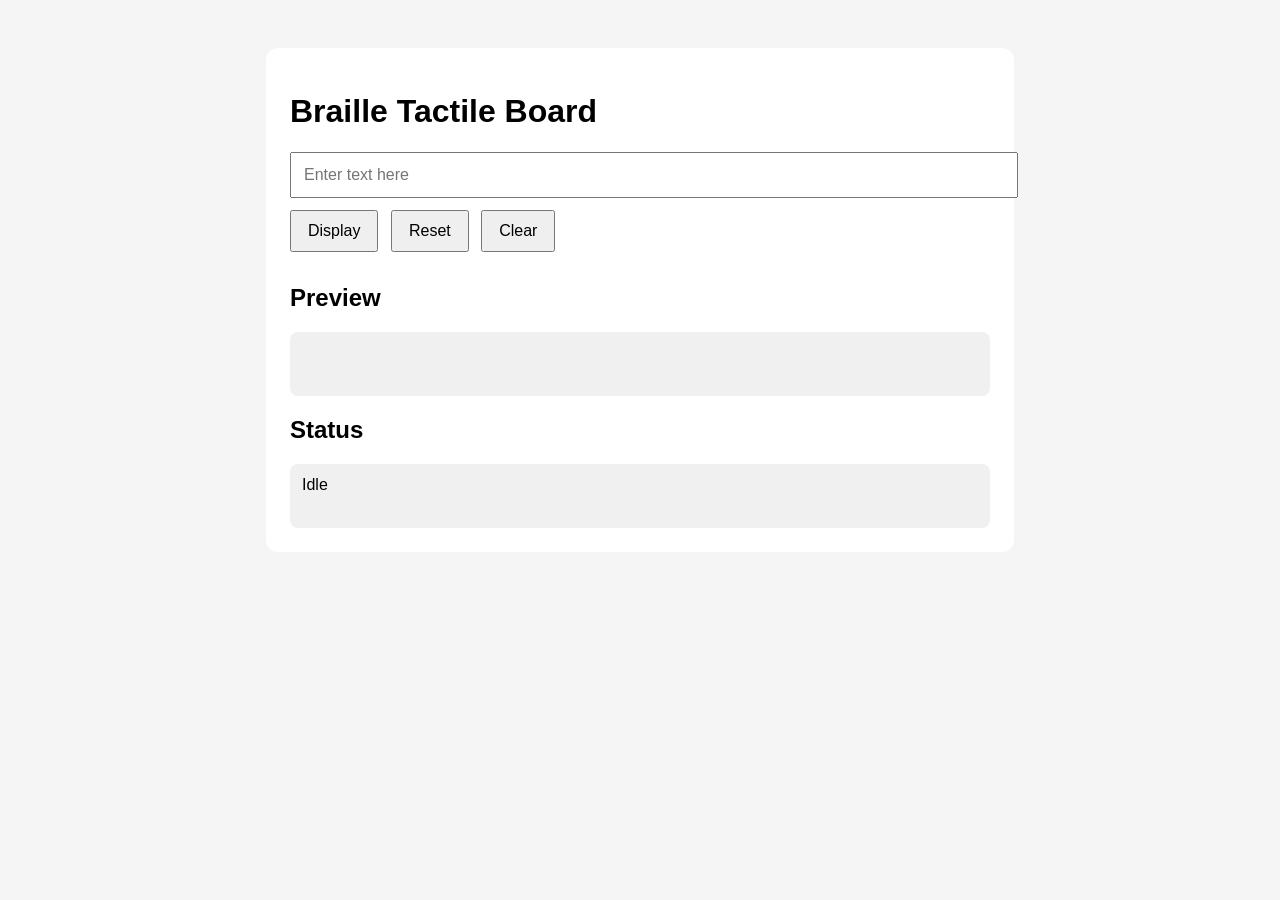
==== templates/index.html @ ec38de1b "Add files via upload front end draft" ====
<!DOCTYPE html>
<html>
<head>
    <title>Braille Board Controller</title>
    <link rel="stylesheet" href="/static/style.css">
</head>
<body>
    <div class="container">
        <h1>Braille Tactile Board</h1>

        <input id="textInput" type="text" placeholder="Enter text here">
        <div class="buttons">
            <button onclick="sendText()">Display</button>
            <button onclick="resetBoard()">Reset</button>
            <button onclick="clearBoard()">Clear</button>
        </div>

        <h2>Preview</h2>
        <div id="preview"></div>

        <h2>Status</h2>
        <div id="status">Idle</div>
    </div>

    <script>
        async function sendText() {
            const text = document.getElementById("textInput").value;

            const response = await fetch("/display", {
                method: "POST",
                headers: { "Content-Type": "application/json" },
                body: JSON.stringify({ text: text })
            });

            const data = await response.json();

            document.getElementById("status").innerText = "Displayed successfully";

            let previewHtml = "";
            data.patterns.forEach(item => {
                previewHtml += `<p><strong>${item.char}</strong>: ${item.pattern}</p>`;
            });

            document.getElementById("preview").innerHTML = previewHtml;
        }

        async function resetBoard() {
            await fetch("/reset", { method: "POST" });
            document.getElementById("status").innerText = "Board reset";
        }

        async function clearBoard() {
            await fetch("/clear", { method: "POST" });
            document.getElementById("status").innerText = "Board cleared";
            document.getElementById("preview").innerHTML = "";
            document.getElementById("textInput").value = "";
        }
    </script>
</body>
</html>
---- static/style.css ----
body {
    font-family: Arial, sans-serif;
    padding: 40px;
    background: #f5f5f5;
}

.container {
    max-width: 700px;
    margin: auto;
    background: white;
    padding: 24px;
    border-radius: 12px;
}

input {
    width: 100%;
    padding: 12px;
    font-size: 16px;
    margin-bottom: 12px;
}

button {
    padding: 10px 16px;
    margin-right: 8px;
    margin-bottom: 12px;
    font-size: 16px;
    cursor: pointer;
}

#preview, #status {
    background: #f0f0f0;
    padding: 12px;
    border-radius: 8px;
    min-height: 40px;
}
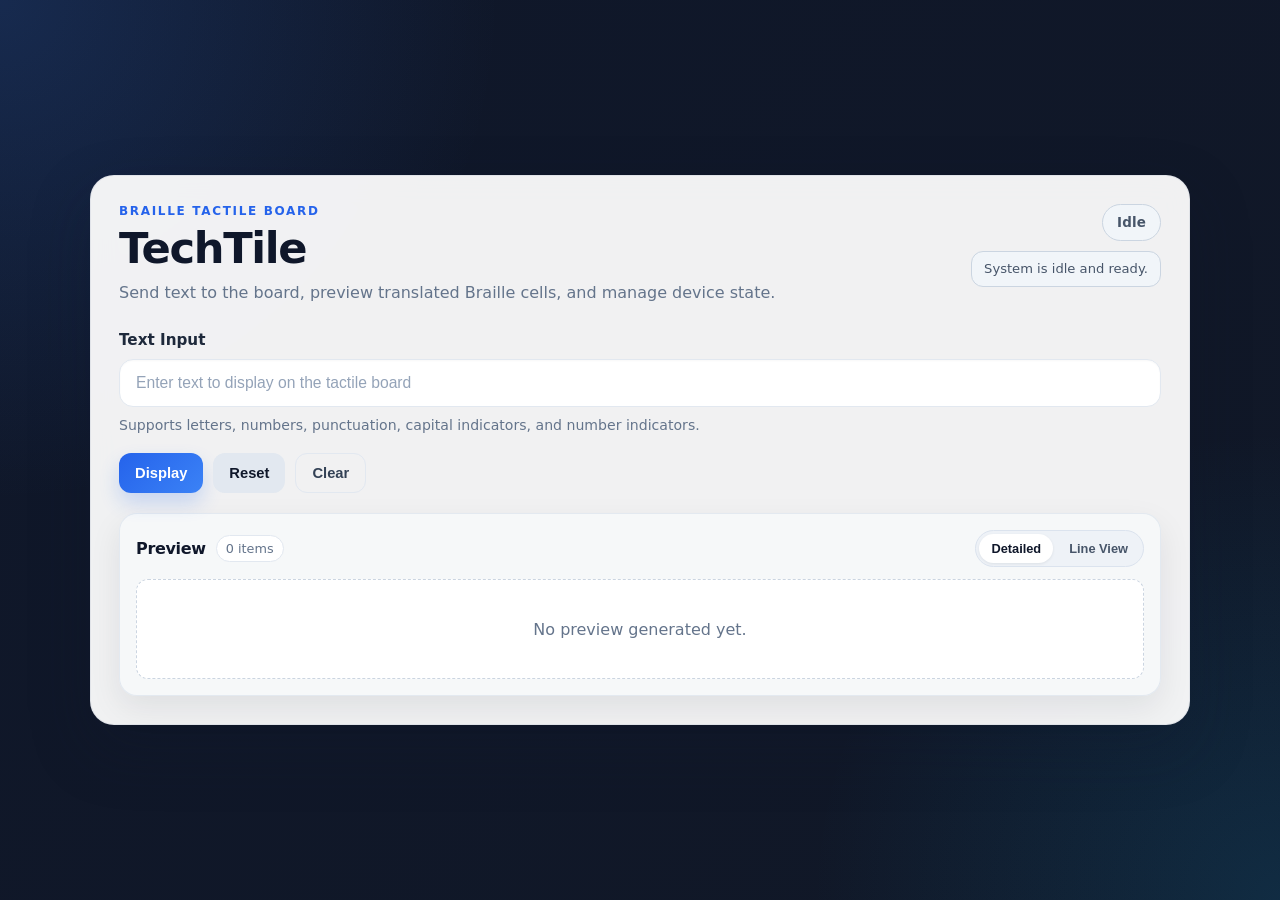
==== commit 399708a4: "Update UI and braille logic" ====
--- a/templates/index.html
+++ b/templates/index.html
@@ -1,59 +1,282 @@
 <!DOCTYPE html>
-<html>
+<html lang="en">
 <head>
+    <meta charset="UTF-8" />
+    <meta name="viewport" content="width=device-width, initial-scale=1.0" />
     <title>Braille Board Controller</title>
-    <link rel="stylesheet" href="/static/style.css">
+    <link rel="stylesheet" href="/static/style.css" />
 </head>
 <body>
-    <div class="container">
-        <h1>Braille Tactile Board</h1>
-
-        <input id="textInput" type="text" placeholder="Enter text here">
-        <div class="buttons">
-            <button onclick="sendText()">Display</button>
-            <button onclick="resetBoard()">Reset</button>
-            <button onclick="clearBoard()">Clear</button>
-        </div>
-
-        <h2>Preview</h2>
-        <div id="preview"></div>
-
-        <h2>Status</h2>
-        <div id="status">Idle</div>
-    </div>
+    <main class="app-shell">
+        <section class="panel">
+            <header class="panel-header">
+                <div class="header-left">
+                    <p class="eyebrow">Braille Tactile Board</p>
+                    <h1>TechTile</h1>
+                    <p class="subtitle">
+                        Send text to the board, preview translated Braille cells, and manage device state.
+                    </p>
+                </div>
+
+                <div class="header-right">
+                    <div class="status-pill pill-idle" id="statusPill">Idle</div>
+                    <div class="status-inline status-idle" id="statusInline">
+                        System is idle and ready.
+                    </div>
+                </div>
+            </header>
+
+            <section class="control-group">
+                <label for="textInput" class="input-label">Text Input</label>
+                <div class="input-row">
+                    <input
+                        id="textInput"
+                        type="text"
+                        placeholder="Enter text to display on the tactile board"
+                        maxlength="120"
+                    />
+                </div>
+                <p class="helper-text">
+                    Supports letters, numbers, punctuation, capital indicators, and number indicators.
+                </p>
+            </section>
+
+            <section class="action-group">
+                <button class="btn btn-primary" onclick="sendText()">Display</button>
+                <button class="btn btn-secondary" onclick="resetBoard()">Reset</button>
+                <button class="btn btn-ghost" onclick="clearBoard()">Clear</button>
+            </section>
+
+            <section class="preview-section">
+                <div class="card">
+                    <div class="card-header preview-header">
+                        <div class="preview-title-group">
+                            <h2>Preview</h2>
+                            <span class="card-meta" id="previewCount">0 items</span>
+                        </div>
+
+                        <div class="preview-toggle" role="tablist" aria-label="Preview mode">
+                            <button
+                                type="button"
+                                class="toggle-btn active"
+                                id="detailModeBtn"
+                                onclick="setPreviewMode('detail')"
+                            >
+                                Detailed
+                            </button>
+                            <button
+                                type="button"
+                                class="toggle-btn"
+                                id="lineModeBtn"
+                                onclick="setPreviewMode('line')"
+                            >
+                                Line View
+                            </button>
+                        </div>
+                    </div>
+
+                    <div id="preview" class="preview-empty">
+                        No preview generated yet.
+                    </div>
+                </div>
+            </section>
+        </section>
+    </main>
 
     <script>
+        const statusPillEl = document.getElementById("statusPill");
+        const statusInlineEl = document.getElementById("statusInline");
+        const previewEl = document.getElementById("preview");
+        const previewCountEl = document.getElementById("previewCount");
+        const textInputEl = document.getElementById("textInput");
+        const detailModeBtn = document.getElementById("detailModeBtn");
+        const lineModeBtn = document.getElementById("lineModeBtn");
+
+        let previewMode = "detail";
+        let latestPatterns = [];
+
+        function escapeHtml(value) {
+            return String(value)
+                .replace(/&/g, "&amp;")
+                .replace(/</g, "&lt;")
+                .replace(/>/g, "&gt;")
+                .replace(/"/g, "&quot;")
+                .replace(/'/g, "&#039;");
+        }
+
+        function setStatus(message, type = "idle") {
+            statusPillEl.textContent = type.charAt(0).toUpperCase() + type.slice(1);
+            statusPillEl.className = `status-pill pill-${type}`;
+
+            statusInlineEl.textContent = message;
+            statusInlineEl.className = `status-inline status-${type}`;
+        }
+
+        function setPreviewMode(mode) {
+            previewMode = mode;
+
+            detailModeBtn.classList.toggle("active", mode === "detail");
+            lineModeBtn.classList.toggle("active", mode === "line");
+
+            renderPreview(latestPatterns);
+        }
+
+        function renderBrailleCell(pattern, extraClass = "") {
+            const safePattern = String(pattern || "000000").padEnd(6, "0").slice(0, 6);
+            const dots = safePattern.split("");
+
+            return `
+                <div class="braille-cell ${extraClass}" aria-label="Braille pattern ${safePattern}">
+                    ${dots.map((bit, index) => `
+                        <span
+                            class="dot ${bit === "1" ? "raised" : ""}"
+                            data-dot="${index + 1}"
+                            aria-hidden="true"
+                        ></span>
+                    `).join("")}
+                </div>
+            `;
+        }
+
+        function renderDetailPreview(patterns) {
+            return `
+                <div class="preview-list">
+                    ${patterns.map(item => {
+                        const char = escapeHtml(item.char ?? "");
+                        const pattern = escapeHtml(item.pattern ?? "000000");
+                        const type = escapeHtml(item.type ?? "unknown");
+                        const meaning = item.meaning ? escapeHtml(item.meaning) : "";
+
+                        return `
+                            <div class="preview-item">
+                                <div class="preview-main">
+                                    ${renderBrailleCell(item.pattern)}
+
+                                    <div class="preview-text">
+                                        <div class="preview-char">${char === " " ? "&nbsp;" : char}</div>
+
+                                        <div class="preview-meta">
+                                            <span class="preview-badge">${type}</span>
+                                            ${meaning ? `<span class="preview-meaning">• ${meaning}</span>` : ""}
+                                        </div>
+
+                                        <div class="preview-pattern">${pattern}</div>
+                                    </div>
+                                </div>
+                            </div>
+                        `;
+                    }).join("")}
+                </div>
+            `;
+        }
+
+        function renderLinePreview(patterns) {
+            return `
+                <div class="braille-line-preview">
+                    ${patterns.map(item => {
+                        return `
+                            <div class="braille-line-item">
+                                ${renderBrailleCell(item.pattern, "braille-cell-line")}
+                            </div>
+                        `;
+                    }).join("")}
+                </div>
+            `;
+        }
+
+        function renderPreview(patterns = []) {
+            latestPatterns = Array.isArray(patterns) ? patterns : [];
+
+            if (!latestPatterns.length) {
+                previewEl.className = "preview-empty";
+                previewEl.innerHTML = "No preview generated yet.";
+                previewCountEl.textContent = "0 items";
+                return;
+            }
+
+            previewEl.className = "preview-content";
+            previewCountEl.textContent = `${latestPatterns.length} item${latestPatterns.length === 1 ? "" : "s"}`;
+
+            if (previewMode === "line") {
+                previewEl.innerHTML = renderLinePreview(latestPatterns);
+            } else {
+                previewEl.innerHTML = renderDetailPreview(latestPatterns);
+            }
+        }
+
         async function sendText() {
-            const text = document.getElementById("textInput").value;
-
-            const response = await fetch("/display", {
-                method: "POST",
-                headers: { "Content-Type": "application/json" },
-                body: JSON.stringify({ text: text })
-            });
-
-            const data = await response.json();
-
-            document.getElementById("status").innerText = "Displayed successfully";
-
-            let previewHtml = "";
-            data.patterns.forEach(item => {
-                previewHtml += `<p><strong>${item.char}</strong>: ${item.pattern}</p>`;
-            });
-
-            document.getElementById("preview").innerHTML = previewHtml;
+            const text = textInputEl.value.trim();
+
+            if (!text) {
+                setStatus("Please enter text before displaying.", "warning");
+                renderPreview([]);
+                return;
+            }
+
+            try {
+                setStatus("Sending text to board...", "loading");
+
+                const response = await fetch("/display", {
+                    method: "POST",
+                    headers: { "Content-Type": "application/json" },
+                    body: JSON.stringify({ text })
+                });
+
+                if (!response.ok) {
+                    throw new Error(`Display request failed with status ${response.status}`);
+                }
+
+                const data = await response.json();
+                const patterns = Array.isArray(data.patterns) ? data.patterns : [];
+
+                renderPreview(patterns);
+                setStatus("Text displayed successfully.", "success");
+            } catch (error) {
+                console.error(error);
+                setStatus("Failed to display text on the board.", "error");
+            }
         }
 
         async function resetBoard() {
-            await fetch("/reset", { method: "POST" });
-            document.getElementById("status").innerText = "Board reset";
+            try {
+                setStatus("Resetting board...", "loading");
+
+                const response = await fetch("/reset", {
+                    method: "POST"
+                });
+
+                if (!response.ok) {
+                    throw new Error(`Reset request failed with status ${response.status}`);
+                }
+
+                textInputEl.value = "";
+                renderPreview([]);
+                setStatus("Board reset successfully.", "success");
+            } catch (error) {
+                console.error(error);
+                setStatus("Failed to reset the board.", "error");
+            }
         }
 
         async function clearBoard() {
-            await fetch("/clear", { method: "POST" });
-            document.getElementById("status").innerText = "Board cleared";
-            document.getElementById("preview").innerHTML = "";
-            document.getElementById("textInput").value = "";
+            try {
+                setStatus("Clearing board...", "loading");
+
+                const response = await fetch("/clear", {
+                    method: "POST"
+                });
+
+                if (!response.ok) {
+                    throw new Error(`Clear request failed with status ${response.status}`);
+                }
+
+                textInputEl.value = "";
+                renderPreview([]);
+                setStatus("Board cleared successfully.", "success");
+            } catch (error) {
+                console.error(error);
+                setStatus("Failed to clear the board.", "error");
+            }
         }
     </script>
 </body>
--- a/static/style.css
+++ b/static/style.css
@@ -1,35 +1,590 @@
+:root {
+    --bg: #0f172a;
+    --bg-accent:
+        radial-gradient(circle at top left, rgba(59, 130, 246, 0.18), transparent 32%),
+        radial-gradient(circle at bottom right, rgba(14, 165, 233, 0.14), transparent 30%),
+        linear-gradient(135deg, #0f172a 0%, #111827 100%);
+
+    --panel: rgba(255, 255, 255, 0.94);
+    --panel-border: rgba(148, 163, 184, 0.18);
+
+    --text: #0f172a;
+    --muted: #64748b;
+    --line: #e2e8f0;
+
+    --primary: #2563eb;
+    --primary-hover: #1d4ed8;
+
+    --secondary: #e2e8f0;
+    --secondary-hover: #cbd5e1;
+
+    --success-bg: #ecfdf5;
+    --success-text: #047857;
+    --warning-bg: #fffbeb;
+    --warning-text: #b45309;
+    --error-bg: #fef2f2;
+    --error-text: #b91c1c;
+    --loading-bg: #eff6ff;
+    --loading-text: #1d4ed8;
+    --idle-bg: #f1f5f9;
+    --idle-text: #475569;
+
+    --shadow-lg: 0 24px 60px rgba(15, 23, 42, 0.25);
+    --shadow-md: 0 12px 32px rgba(15, 23, 42, 0.08);
+
+    --radius-xl: 24px;
+    --radius-lg: 18px;
+    --radius-md: 14px;
+}
+
+* {
+    box-sizing: border-box;
+}
+
+html,
 body {
-    font-family: Arial, sans-serif;
-    padding: 40px;
-    background: #f5f5f5;
-}
-
-.container {
+    margin: 0;
+    min-height: 100%;
+    font-family: Inter, ui-sans-serif, system-ui, -apple-system, BlinkMacSystemFont, "Segoe UI", sans-serif;
+    color: var(--text);
+    background: var(--bg);
+}
+
+body {
+    background-image: var(--bg-accent);
+    padding: 32px;
+}
+
+.app-shell {
+    min-height: calc(100vh - 64px);
+    display: flex;
+    align-items: center;
+    justify-content: center;
+}
+
+.panel {
+    width: 100%;
+    max-width: 1100px;
+    background: var(--panel);
+    backdrop-filter: blur(14px);
+    border: 1px solid var(--panel-border);
+    border-radius: var(--radius-xl);
+    box-shadow: var(--shadow-lg);
+    padding: 28px;
+}
+
+.panel-header {
+    display: flex;
+    justify-content: space-between;
+    align-items: flex-start;
+    gap: 20px;
+    margin-bottom: 24px;
+}
+
+.header-left {
+    flex: 1;
+    min-width: 0;
+}
+
+.header-right {
+    display: flex;
+    flex-direction: column;
+    align-items: flex-end;
+    gap: 10px;
+    width: 260px;
+    flex-shrink: 0;
+}
+
+.eyebrow {
+    margin: 0 0 8px;
+    font-size: 12px;
+    font-weight: 700;
+    letter-spacing: 0.14em;
+    text-transform: uppercase;
+    color: var(--primary);
+}
+
+.panel-header h1 {
+    margin: 0;
+    font-size: clamp(2rem, 4vw, 2.7rem);
+    line-height: 1.05;
+    letter-spacing: -0.03em;
+}
+
+.subtitle {
+    margin: 10px 0 0;
     max-width: 700px;
-    margin: auto;
-    background: white;
-    padding: 24px;
-    border-radius: 12px;
+    color: var(--muted);
+    font-size: 1rem;
+    line-height: 1.55;
+}
+
+.control-group {
+    margin-bottom: 18px;
+}
+
+.input-label {
+    display: inline-block;
+    margin-bottom: 10px;
+    font-size: 0.95rem;
+    font-weight: 600;
+    color: #1e293b;
+}
+
+.input-row {
+    display: flex;
+    gap: 12px;
 }
 
 input {
     width: 100%;
-    padding: 12px;
-    font-size: 16px;
+    border: 1px solid var(--line);
+    background: #ffffff;
+    border-radius: var(--radius-md);
+    padding: 14px 16px;
+    font-size: 0.98rem;
+    color: var(--text);
+    outline: none;
+    transition: border-color 0.2s ease, box-shadow 0.2s ease;
+    box-shadow: inset 0 1px 2px rgba(15, 23, 42, 0.03);
+}
+
+input::placeholder {
+    color: #94a3b8;
+}
+
+input:focus {
+    border-color: rgba(37, 99, 235, 0.55);
+    box-shadow: 0 0 0 4px rgba(37, 99, 235, 0.12);
+}
+
+.helper-text {
+    margin: 10px 0 0;
+    font-size: 0.88rem;
+    color: var(--muted);
+}
+
+.action-group {
+    display: flex;
+    flex-wrap: wrap;
+    gap: 10px;
+    margin: 20px 0 20px;
+}
+
+.btn {
+    appearance: none;
+    border: none;
+    border-radius: 12px;
+    padding: 11px 16px;
+    font-size: 0.92rem;
+    font-weight: 600;
+    cursor: pointer;
+    transition:
+        transform 0.15s ease,
+        box-shadow 0.2s ease,
+        background 0.2s ease,
+        color 0.2s ease,
+        border-color 0.2s ease;
+}
+
+.btn:hover {
+    transform: translateY(-1px);
+}
+
+.btn:active {
+    transform: translateY(0);
+}
+
+.btn-primary {
+    background: linear-gradient(135deg, var(--primary), #3b82f6);
+    color: white;
+    box-shadow: 0 10px 20px rgba(37, 99, 235, 0.2);
+}
+
+.btn-primary:hover {
+    background: linear-gradient(135deg, var(--primary-hover), #2563eb);
+}
+
+.btn-secondary {
+    background: #e2e8f0;
+    color: #0f172a;
+}
+
+.btn-secondary:hover {
+    background: var(--secondary-hover);
+}
+
+.btn-ghost {
+    background: transparent;
+    color: #334155;
+    border: 1px solid var(--line);
+}
+
+.btn-ghost:hover {
+    background: #f8fafc;
+}
+
+.preview-section .card {
+    width: 100%;
+}
+
+.card {
+    background: rgba(248, 250, 252, 0.78);
+    border: 1px solid rgba(226, 232, 240, 0.95);
+    border-radius: var(--radius-lg);
+    padding: 16px;
+    box-shadow: var(--shadow-md);
+}
+
+.card-header {
+    display: flex;
+    align-items: center;
+    justify-content: space-between;
+    gap: 12px;
     margin-bottom: 12px;
 }
 
-button {
-    padding: 10px 16px;
-    margin-right: 8px;
-    margin-bottom: 12px;
-    font-size: 16px;
+.preview-header {
+    align-items: center;
+    flex-wrap: wrap;
+}
+
+.preview-title-group {
+    display: flex;
+    align-items: center;
+    gap: 10px;
+    flex-wrap: wrap;
+}
+
+.card-header h2 {
+    margin: 0;
+    font-size: 1rem;
+    letter-spacing: -0.02em;
+}
+
+.card-meta {
+    font-size: 0.8rem;
+    color: var(--muted);
+    background: white;
+    border: 1px solid var(--line);
+    border-radius: 999px;
+    padding: 5px 9px;
+}
+
+.preview-toggle {
+    display: inline-flex;
+    align-items: center;
+    background: #eef2f7;
+    border: 1px solid #dbe3ee;
+    border-radius: 999px;
+    padding: 3px;
+    gap: 4px;
+}
+
+.toggle-btn {
+    appearance: none;
+    border: none;
+    background: transparent;
+    color: #475569;
+    padding: 7px 12px;
+    border-radius: 999px;
+    font-size: 0.8rem;
+    font-weight: 600;
     cursor: pointer;
-}
-
-#preview, #status {
-    background: #f0f0f0;
-    padding: 12px;
+    transition: background 0.18s ease, color 0.18s ease, box-shadow 0.18s ease;
+}
+
+.toggle-btn.active {
+    background: white;
+    color: #0f172a;
+    box-shadow: 0 1px 3px rgba(15, 23, 42, 0.08);
+}
+
+.preview-empty {
+    min-height: 100px;
+    display: flex;
+    align-items: center;
+    justify-content: center;
+    color: var(--muted);
+    background: white;
+    border: 1px dashed #cbd5e1;
+    border-radius: 12px;
+    text-align: center;
+    padding: 14px;
+}
+
+.preview-content {
+    min-height: 100px;
+}
+
+.preview-list {
+    display: grid;
+    grid-template-columns: repeat(auto-fill, minmax(170px, 1fr));
+    gap: 8px;
+}
+
+.preview-item {
+    display: flex;
+    align-items: center;
+    gap: 10px;
+    padding: 8px 10px;
+    border-radius: 10px;
+    border: 1px solid #e2e8f0;
+    background: #ffffff;
+    transition: background 0.15s ease, border-color 0.15s ease;
+}
+
+.preview-item:hover {
+    background: #f8fafc;
+    border-color: #cbd5e1;
+}
+
+.preview-main {
+    display: flex;
+    align-items: center;
+    gap: 8px;
+    min-width: 0;
+}
+
+.preview-text {
+    display: flex;
+    flex-direction: column;
+    gap: 2px;
+    min-width: 0;
+}
+
+.preview-char {
+    font-size: 0.85rem;
+    font-weight: 700;
+    color: #0f172a;
+    line-height: 1.1;
+}
+
+.preview-meta {
+    display: flex;
+    align-items: center;
+    gap: 4px;
+    flex-wrap: wrap;
+    font-size: 0.7rem;
+    color: #64748b;
+    line-height: 1.1;
+}
+
+.preview-badge {
+    display: inline-flex;
+    align-items: center;
+    padding: 2px 6px;
+    border-radius: 999px;
+    background: #eff6ff;
+    color: #1d4ed8;
+    border: 1px solid #bfdbfe;
+    font-weight: 600;
+}
+
+.preview-meaning {
+    color: #64748b;
+}
+
+.preview-pattern {
+    font-family: "SFMono-Regular", Consolas, "Liberation Mono", Menlo, monospace;
+    font-size: 0.7rem;
+    color: #94a3b8;
+    margin-top: 2px;
+    line-height: 1.1;
+}
+
+.braille-cell {
+    display: grid;
+    grid-template-columns: repeat(2, 8px);
+    grid-template-rows: repeat(3, 8px);
+    gap: 4px;
+    padding: 6px;
     border-radius: 8px;
-    min-height: 40px;
+    background: #f1f5f9;
+    border: 1px solid #e2e8f0;
+    width: fit-content;
+    flex-shrink: 0;
+}
+
+.braille-cell-line {
+    grid-template-columns: repeat(2, 10px);
+    grid-template-rows: repeat(3, 10px);
+    gap: 5px;
+    padding: 7px;
+    border-radius: 10px;
+    background: #ffffff;
+}
+
+.dot {
+    width: 8px;
+    height: 8px;
+    border-radius: 999px;
+    background: #cbd5e1;
+    box-shadow: inset 0 1px 1px rgba(0, 0, 0, 0.08);
+}
+
+.braille-cell-line .dot {
+    width: 10px;
+    height: 10px;
+}
+
+.dot.raised {
+    background: linear-gradient(135deg, #2563eb, #60a5fa);
+    box-shadow: 0 2px 5px rgba(37, 99, 235, 0.2);
+}
+
+.braille-line-preview {
+    display: flex;
+    flex-wrap: wrap;              
+    align-items: flex-start;
+    gap: 10px;
+    padding: 10px 2px 6px;
+}
+
+.braille-line-item {
+    flex: 0 0 auto;
+    display: flex;
+    align-items: center;
+    justify-content: center;
+}
+
+
+.status-pill,
+.status-inline {
+    border: 1px solid transparent;
+}
+
+.status-pill {
+    border-radius: 999px;
+    padding: 10px 14px;
+    font-size: 0.84rem;
+    font-weight: 700;
+    letter-spacing: 0.01em;
+}
+
+.status-inline {
+    width: auto;
+    max-width: 260px;
+    font-size: 0.82rem;
+    padding: 8px 12px;
+    border-radius: 12px;
+    text-align: right;
+    line-height: 1.35;
+    word-break: break-word;
+    align-self: flex-end;
+}
+
+.pill-success,
+.status-inline.status-success {
+    background: var(--success-bg);
+    color: var(--success-text);
+    border-color: #a7f3d0;
+}
+
+.pill-warning,
+.status-inline.status-warning {
+    background: var(--warning-bg);
+    color: var(--warning-text);
+    border-color: #fde68a;
+}
+
+.pill-error,
+.status-inline.status-error {
+    background: var(--error-bg);
+    color: var(--error-text);
+    border-color: #fecaca;
+}
+
+.pill-loading,
+.status-inline.status-loading {
+    background: var(--loading-bg);
+    color: var(--loading-text);
+    border-color: #bfdbfe;
+}
+
+.pill-idle,
+.status-inline.status-idle {
+    background: var(--idle-bg);
+    color: var(--idle-text);
+    border-color: #cbd5e1;
+}
+
+@media (max-width: 900px) {
+    body {
+        padding: 20px;
+    }
+
+    .panel {
+        padding: 22px;
+    }
+
+    .panel-header {
+        flex-direction: column;
+        align-items: stretch;
+    }
+
+    .header-right {
+        width: 100%;
+        align-items: flex-end;
+    }
+
+    .status-inline {
+        max-width: 260px;
+        text-align: right;
+        align-self: flex-end;
+    }
+}
+
+@media (max-width: 640px) {
+    .action-group {
+        flex-direction: column;
+    }
+
+    .btn {
+        width: 100%;
+    }
+
+    .preview-list {
+        grid-template-columns: 1fr;
+    }
+
+    .preview-header {
+        flex-direction: column;
+        align-items: stretch;
+    }
+
+    .preview-toggle {
+        width: fit-content;
+    }
+}
+
+@media (max-width: 520px) {
+    body {
+        padding: 16px;
+    }
+
+    .panel {
+        padding: 18px;
+        border-radius: 20px;
+    }
+
+    .panel-header h1 {
+        font-size: 1.9rem;
+    }
+
+    .braille-line-preview {
+        gap: 8px;
+    }
+
+    .braille-cell-line {
+        grid-template-columns: repeat(2, 9px);
+        grid-template-rows: repeat(3, 9px);
+        gap: 4px;
+        padding: 6px;
+    }
+
+    .braille-cell-line .dot {
+        width: 9px;
+        height: 9px;
+    }
 }
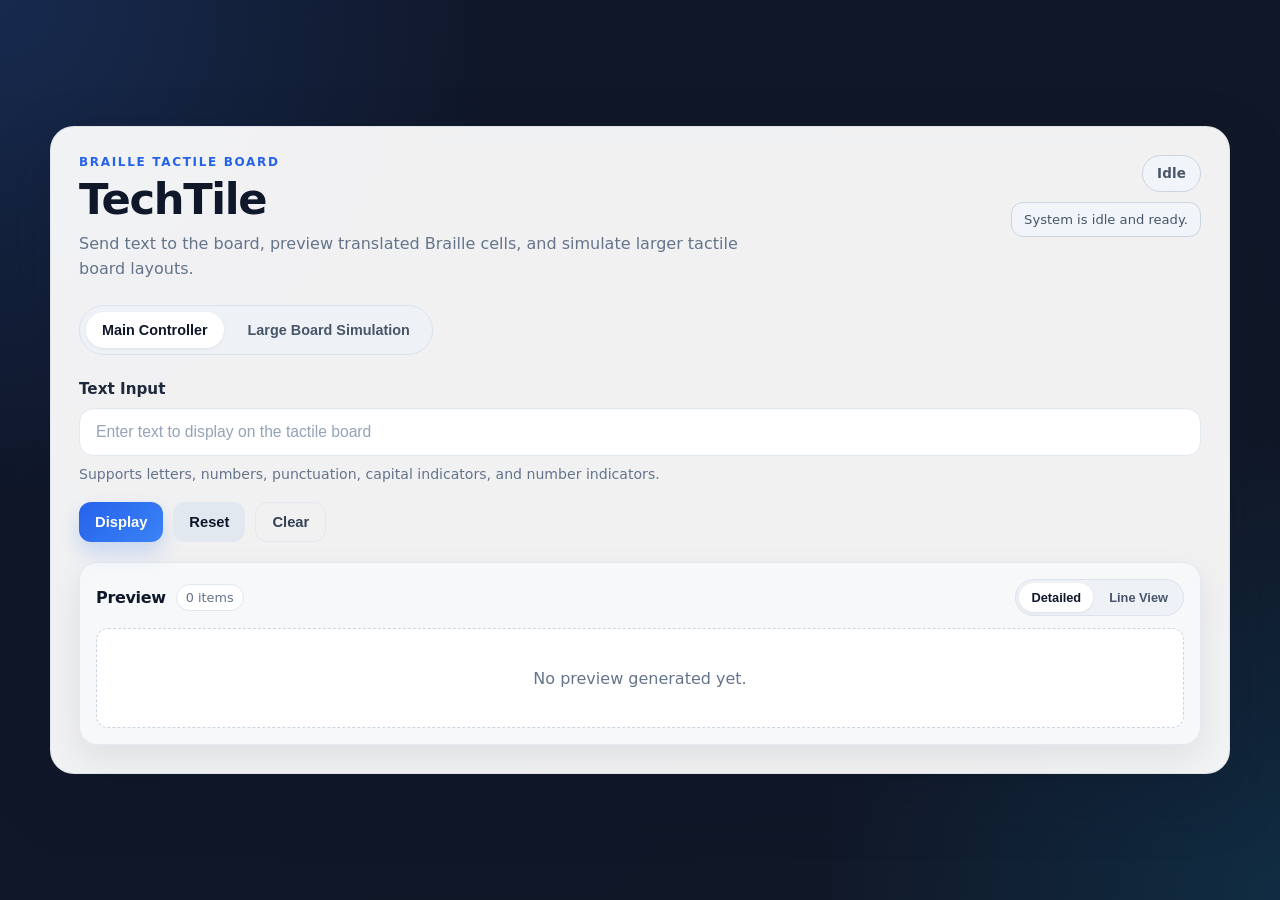
==== commit a511d5e3: "large board simulation" ====
--- a/templates/index.html
+++ b/templates/index.html
@@ -14,7 +14,7 @@
                     <p class="eyebrow">Braille Tactile Board</p>
                     <h1>TechTile</h1>
                     <p class="subtitle">
-                        Send text to the board, preview translated Braille cells, and manage device state.
+                        Send text to the board, preview translated Braille cells, and simulate larger tactile board layouts.
                     </p>
                 </div>
 
@@ -26,57 +26,272 @@
                 </div>
             </header>
 
-            <section class="control-group">
-                <label for="textInput" class="input-label">Text Input</label>
-                <div class="input-row">
-                    <input
-                        id="textInput"
-                        type="text"
-                        placeholder="Enter text to display on the tactile board"
-                        maxlength="120"
-                    />
-                </div>
-                <p class="helper-text">
-                    Supports letters, numbers, punctuation, capital indicators, and number indicators.
-                </p>
+            <section class="tab-bar" role="tablist" aria-label="Application views">
+                <button
+                    type="button"
+                    class="app-tab active"
+                    id="mainTabBtn"
+                    role="tab"
+                    aria-selected="true"
+                    aria-controls="mainTabPanel"
+                    onclick="setAppTab('main')"
+                >
+                    Main Controller
+                </button>
+                <button
+                    type="button"
+                    class="app-tab"
+                    id="simulationTabBtn"
+                    role="tab"
+                    aria-selected="false"
+                    aria-controls="simulationTabPanel"
+                    onclick="setAppTab('simulation')"
+                >
+                    Large Board Simulation
+                </button>
             </section>
 
-            <section class="action-group">
-                <button class="btn btn-primary" onclick="sendText()">Display</button>
-                <button class="btn btn-secondary" onclick="resetBoard()">Reset</button>
-                <button class="btn btn-ghost" onclick="clearBoard()">Clear</button>
-            </section>
-
-            <section class="preview-section">
-                <div class="card">
-                    <div class="card-header preview-header">
-                        <div class="preview-title-group">
-                            <h2>Preview</h2>
-                            <span class="card-meta" id="previewCount">0 items</span>
+            <section
+                id="mainTabPanel"
+                class="tab-panel active"
+                role="tabpanel"
+                aria-labelledby="mainTabBtn"
+            >
+                <section class="control-group">
+                    <label for="textInput" class="input-label">Text Input</label>
+                    <div class="input-row">
+                        <input
+                            id="textInput"
+                            type="text"
+                            placeholder="Enter text to display on the tactile board"
+                            maxlength="120"
+                        />
+                    </div>
+                    <p class="helper-text">
+                        Supports letters, numbers, punctuation, capital indicators, and number indicators.
+                    </p>
+                </section>
+
+                <section class="action-group">
+                    <button class="btn btn-primary" onclick="sendText()">Display</button>
+                    <button class="btn btn-secondary" onclick="resetBoard()">Reset</button>
+                    <button class="btn btn-ghost" onclick="clearBoard()">Clear</button>
+                </section>
+
+                <section class="preview-section">
+                    <div class="card">
+                        <div class="card-header preview-header">
+                            <div class="preview-title-group">
+                                <h2>Preview</h2>
+                                <span class="card-meta" id="previewCount">0 items</span>
+                            </div>
+
+                            <div class="preview-toggle" role="tablist" aria-label="Preview mode">
+                                <button
+                                    type="button"
+                                    class="toggle-btn active"
+                                    id="detailModeBtn"
+                                    onclick="setPreviewMode('detail')"
+                                >
+                                    Detailed
+                                </button>
+                                <button
+                                    type="button"
+                                    class="toggle-btn"
+                                    id="lineModeBtn"
+                                    onclick="setPreviewMode('line')"
+                                >
+                                    Line View
+                                </button>
+                            </div>
                         </div>
 
-                        <div class="preview-toggle" role="tablist" aria-label="Preview mode">
-                            <button
-                                type="button"
-                                class="toggle-btn active"
-                                id="detailModeBtn"
-                                onclick="setPreviewMode('detail')"
-                            >
-                                Detailed
-                            </button>
-                            <button
-                                type="button"
-                                class="toggle-btn"
-                                id="lineModeBtn"
-                                onclick="setPreviewMode('line')"
-                            >
-                                Line View
-                            </button>
+                        <div id="preview" class="preview-empty">
+                            No preview generated yet.
                         </div>
                     </div>
-
-                    <div id="preview" class="preview-empty">
-                        No preview generated yet.
+                </section>
+            </section>
+
+            <section
+                id="simulationTabPanel"
+                class="tab-panel"
+                role="tabpanel"
+                aria-labelledby="simulationTabBtn"
+                hidden
+            >
+                <div class="simulation-layout">
+                    <div class="simulation-controls">
+                        <div class="card">
+                            <div class="card-header">
+                                <h2>Input Mode</h2>
+                                <span class="card-meta" id="simulationInputModeMeta">Text Mode</span>
+                            </div>
+
+                            <section class="control-group">
+                                <label class="input-label">Choose Input Type</label>
+                                <div class="segmented-control" role="tablist" aria-label="Simulation input type">
+                                    <button
+                                        type="button"
+                                        class="segment-btn active"
+                                        id="simulationTextModeBtn"
+                                        onclick="setSimulationInputMode('text')"
+                                    >
+                                        Text
+                                    </button>
+                                    <button
+                                        type="button"
+                                        class="segment-btn"
+                                        id="simulationJpgModeBtn"
+                                        onclick="setSimulationInputMode('jpg')"
+                                    >
+                                        Image
+                                    </button>
+                                </div>
+                            </section>
+
+                            <p class="helper-text" id="modeDescription">
+                                Text mode uses board size as rows × characters per line. Each character is shown as a grouped 2 × 3 Braille cell.
+                            </p>
+                        </div>
+
+                        <div class="card">
+                            <div class="card-header">
+                                <h2>Board Size</h2>
+                                <span class="card-meta" id="simulationBoardSizeMeta">3 rows × 8 chars</span>
+                            </div>
+
+                            <div class="board-size-grid">
+                                <section class="control-group compact-control-group">
+                                    <label for="boardRowsInput" class="input-label" id="boardRowsLabel">Rows</label>
+                                    <div class="input-row size-input-row">
+                                        <input
+                                            id="boardRowsInput"
+                                            class="small-number-input"
+                                            type="number"
+                                            min="1"
+                                            max="100"
+                                            step="1"
+                                            value="3"
+                                            placeholder="Rows"
+                                        />
+                                    </div>
+                                </section>
+
+                                <section class="control-group compact-control-group">
+                                    <label for="boardColsInput" class="input-label" id="boardColsLabel">Characters Per Line</label>
+                                    <div class="input-row size-input-row">
+                                        <input
+                                            id="boardColsInput"
+                                            class="small-number-input"
+                                            type="number"
+                                            min="1"
+                                            max="100"
+                                            step="1"
+                                            value="8"
+                                            placeholder="Characters per line"
+                                        />
+                                    </div>
+                                </section>
+                            </div>
+
+                            <p class="helper-text" id="boardSizeHelper">
+                                For text, this means rows of characters and max characters per line. For image, this becomes rows × columns.
+                            </p>
+                            <p class="helper-text image-limit-note" id="simulationImageLimitNote" hidden>
+                                Max preview size: --
+                            </p>
+
+                            <section class="action-group simulation-actions">
+                                <button class="btn btn-primary" onclick="applySimulationBoardSize()">Apply Size</button>
+                                <button class="btn btn-secondary" onclick="resetSimulationBoard()">Reset Simulation</button>
+                            </section>
+                        </div>
+
+                        <div class="card">
+                            <div class="card-header">
+                                <h2>Display Input</h2>
+                                <span class="card-meta" id="simulationDisplayMeta">Ready</span>
+                            </div>
+
+                            <section id="simulationTextInputSection" class="control-group">
+                                <label for="simulationTextInput" class="input-label">Text to Display</label>
+                                <div class="input-row">
+                                    <input
+                                        id="simulationTextInput"
+                                        type="text"
+                                        placeholder="Enter text to simulate on the large board"
+                                        maxlength="1000"
+                                    />
+                                </div>
+                                <p class="helper-text">
+                                    Characters wrap to the next line when they exceed the max characters per line. If the full text exceeds the board capacity, use Continue Text in the preview panel.
+                                </p>
+                            </section>
+
+                            <section id="simulationJpgInputSection" class="control-group" hidden>
+                                <label for="simulationJpgInput" class="input-label">Image Upload</label>
+                                <div class="input-row">
+                                    <input
+                                        id="simulationJpgInput"
+                                        type="file"
+                                        accept=".jpg,.jpeg,image/jpeg"
+                                        disabled
+                                    />
+                                </div>
+                                <p class="helper-text">
+                                    Image upload UI is included, and the board switches to rows × columns mode, but image rendering is still disabled for now.
+                                </p>
+                            </section>
+
+                            <section class="action-group simulation-actions">
+                                <button class="btn btn-primary" onclick="renderSimulationInput()">Render on Board</button>
+                                <button class="btn btn-ghost" onclick="clearSimulationContent()">Clear Content</button>
+                            </section>
+
+                            <p class="helper-text simulation-pagination-note" id="simulationPaginationNote">
+                                No overflow text.
+                            </p>
+                        </div>
+                    </div>
+
+                    <div class="simulation-preview">
+                        <div class="card">
+                            <div class="card-header preview-header">
+                                <div class="preview-title-group">
+                                    <h2>Large Board Preview</h2>
+                                    <span class="card-meta" id="simulationPreviewCount">24 character slots</span>
+                                </div>
+
+                                <div class="simulation-preview-actions">
+                                    <button
+                                        class="btn btn-secondary btn-compact"
+                                        id="continueTextBtn"
+                                        onclick="continueSimulationText()"
+                                        hidden
+                                    >
+                                        Continue Text
+                                    </button>
+                                </div>
+                            </div>
+
+                            <div class="simulation-board-shell text-fit" id="simulationBoardShell">
+                                <div id="simulationBoard" class="simulation-board" aria-label="Large board simulation"></div>
+                            </div>
+
+                            <div class="simulation-detail-section" id="simulationDetailSection">
+                                <div class="simulation-detail-header">
+                                    <div class="preview-title-group">
+                                        <h3>Detailed Preview</h3>
+                                        <span class="card-meta" id="simulationDetailCount">0 items</span>
+                                    </div>
+                                </div>
+
+                                <div id="simulationDetailPreview" class="preview-empty">
+                                    No detailed preview generated yet.
+                                </div>
+                            </div>
+                        </div>
                     </div>
                 </div>
             </section>
@@ -92,8 +307,72 @@
         const detailModeBtn = document.getElementById("detailModeBtn");
         const lineModeBtn = document.getElementById("lineModeBtn");
 
+        const mainTabBtn = document.getElementById("mainTabBtn");
+        const simulationTabBtn = document.getElementById("simulationTabBtn");
+        const mainTabPanel = document.getElementById("mainTabPanel");
+        const simulationTabPanel = document.getElementById("simulationTabPanel");
+
+        const boardRowsInputEl = document.getElementById("boardRowsInput");
+        const boardColsInputEl = document.getElementById("boardColsInput");
+        const boardRowsLabelEl = document.getElementById("boardRowsLabel");
+        const boardColsLabelEl = document.getElementById("boardColsLabel");
+        const boardSizeHelperEl = document.getElementById("boardSizeHelper");
+        const modeDescriptionEl = document.getElementById("modeDescription");
+        const simulationImageLimitNoteEl = document.getElementById("simulationImageLimitNote");
+
+        const simulationBoardShellEl = document.getElementById("simulationBoardShell");
+        const simulationBoardEl = document.getElementById("simulationBoard");
+        const simulationBoardSizeMetaEl = document.getElementById("simulationBoardSizeMeta");
+        const simulationPreviewCountEl = document.getElementById("simulationPreviewCount");
+        const simulationDetailSectionEl = document.getElementById("simulationDetailSection");
+        const simulationDetailPreviewEl = document.getElementById("simulationDetailPreview");
+        const simulationDetailCountEl = document.getElementById("simulationDetailCount");
+
+        const simulationTextModeBtn = document.getElementById("simulationTextModeBtn");
+        const simulationJpgModeBtn = document.getElementById("simulationJpgModeBtn");
+        const simulationInputModeMetaEl = document.getElementById("simulationInputModeMeta");
+        const simulationDisplayMetaEl = document.getElementById("simulationDisplayMeta");
+        const simulationTextInputSectionEl = document.getElementById("simulationTextInputSection");
+        const simulationJpgInputSectionEl = document.getElementById("simulationJpgInputSection");
+        const simulationTextInputEl = document.getElementById("simulationTextInput");
+        const simulationJpgInputEl = document.getElementById("simulationJpgInput");
+        const continueTextBtnEl = document.getElementById("continueTextBtn");
+        const simulationPaginationNoteEl = document.getElementById("simulationPaginationNote");
+
         let previewMode = "detail";
+        let activeAppTab = "main";
         let latestPatterns = [];
+        let simulationInputMode = "text";
+
+        const TEXT_MODE_DEFAULTS = {
+            rows: 3,
+            cols: 8
+        };
+
+        const IMAGE_MODE_DEFAULTS = {
+            rows: 12,
+            cols: 18
+        };
+
+        const IMAGE_SIZING = {
+            minDotSize: 2,
+            preferredGap: 10,
+            minGap: 2,
+            dotCapReferenceRows: 12,
+            dotCapReferenceCols: 18,
+            gapCapReferenceRows: 20,
+            gapCapReferenceCols: 20
+        };
+
+        const simulationState = {
+            rows: TEXT_MODE_DEFAULTS.rows,
+            cols: TEXT_MODE_DEFAULTS.cols,
+            textPatterns: [],
+            textOffset: 0,
+            hasMoreText: false,
+            activeTextSliceLength: 0,
+            currentPagePatterns: []
+        };
 
         function escapeHtml(value) {
             return String(value)
@@ -104,12 +383,48 @@
                 .replace(/'/g, "&#039;");
         }
 
+        function clamp(value, min, max) {
+            return Math.min(max, Math.max(min, value));
+        }
+
+        function clampInteger(value, min, max, fallback) {
+            const parsed = Number.parseInt(value, 10);
+            if (Number.isNaN(parsed)) {
+                return fallback;
+            }
+            return Math.min(max, Math.max(min, parsed));
+        }
+
         function setStatus(message, type = "idle") {
             statusPillEl.textContent = type.charAt(0).toUpperCase() + type.slice(1);
             statusPillEl.className = `status-pill pill-${type}`;
 
             statusInlineEl.textContent = message;
             statusInlineEl.className = `status-inline status-${type}`;
+        }
+
+        function setAppTab(tab) {
+            activeAppTab = tab;
+
+            const isMain = tab === "main";
+            mainTabBtn.classList.toggle("active", isMain);
+            simulationTabBtn.classList.toggle("active", !isMain);
+
+            mainTabBtn.setAttribute("aria-selected", String(isMain));
+            simulationTabBtn.setAttribute("aria-selected", String(!isMain));
+
+            mainTabPanel.classList.toggle("active", isMain);
+            simulationTabPanel.classList.toggle("active", !isMain);
+
+            mainTabPanel.hidden = !isMain;
+            simulationTabPanel.hidden = isMain;
+
+            if (!isMain && simulationInputMode === "jpg") {
+                requestAnimationFrame(() => {
+                    updateImageLimitDisplay();
+                    updateImageBoardSizing();
+                });
+            }
         }
 
         function setPreviewMode(mode) {
@@ -173,13 +488,11 @@
         function renderLinePreview(patterns) {
             return `
                 <div class="braille-line-preview">
-                    ${patterns.map(item => {
-                        return `
-                            <div class="braille-line-item">
-                                ${renderBrailleCell(item.pattern, "braille-cell-line")}
-                            </div>
-                        `;
-                    }).join("")}
+                    ${patterns.map(item => `
+                        <div class="braille-line-item">
+                            ${renderBrailleCell(item.pattern, "braille-cell-line")}
+                        </div>
+                    `).join("")}
                 </div>
             `;
         }
@@ -204,6 +517,596 @@
             }
         }
 
+        function renderSimulationDetailPreview(patterns = []) {
+            if (simulationInputMode !== "text") {
+                simulationDetailSectionEl.hidden = true;
+                simulationDetailPreviewEl.className = "preview-empty";
+                simulationDetailPreviewEl.innerHTML = "Detailed preview is only shown in text mode.";
+                simulationDetailCountEl.textContent = "0 items";
+                return;
+            }
+
+            simulationDetailSectionEl.hidden = false;
+
+            if (!patterns.length) {
+                simulationDetailPreviewEl.className = "preview-empty";
+                simulationDetailPreviewEl.innerHTML = "No detailed preview generated yet.";
+                simulationDetailCountEl.textContent = "0 items";
+                return;
+            }
+
+            simulationDetailPreviewEl.className = "preview-content";
+            simulationDetailPreviewEl.innerHTML = renderDetailPreview(patterns);
+            simulationDetailCountEl.textContent = `${patterns.length} item${patterns.length === 1 ? "" : "s"}`;
+        }
+
+        function getTextBoardCapacity() {
+            return simulationState.rows * simulationState.cols;
+        }
+
+        function getImagePreviewMetrics() {
+            const shellStyles = window.getComputedStyle(simulationBoardShellEl);
+            const paddingX =
+                parseFloat(shellStyles.paddingLeft) + parseFloat(shellStyles.paddingRight);
+            const paddingY =
+                parseFloat(shellStyles.paddingTop) + parseFloat(shellStyles.paddingBottom);
+
+            const availableWidth = Math.max(120, simulationBoardShellEl.clientWidth - paddingX);
+            const availableHeight = Math.max(120, simulationBoardShellEl.clientHeight - paddingY);
+
+            return { availableWidth, availableHeight };
+        }
+
+        function getImageSizeLimits() {
+            const { availableWidth, availableHeight } = getImagePreviewMetrics();
+            const minDot = IMAGE_SIZING.minDotSize;
+            const minGap = IMAGE_SIZING.minGap;
+
+            const maxCols = Math.max(
+                1,
+                Math.floor((availableWidth + minGap) / (minDot + minGap))
+            );
+
+            const maxRows = Math.max(
+                1,
+                Math.floor((availableHeight + minGap) / (minDot + minGap))
+            );
+
+            return { maxRows, maxCols, availableWidth, availableHeight };
+        }
+
+        function getMaxImageDotCap(availableWidth, availableHeight) {
+            const cols = IMAGE_SIZING.dotCapReferenceCols;
+            const rows = IMAGE_SIZING.dotCapReferenceRows;
+            const gap = IMAGE_SIZING.preferredGap;
+
+            const widthLimited = Math.floor((availableWidth - gap * Math.max(0, cols - 1)) / cols);
+            const heightLimited = Math.floor((availableHeight - gap * Math.max(0, rows - 1)) / rows);
+
+            return Math.max(
+                IMAGE_SIZING.minDotSize,
+                Math.min(widthLimited, heightLimited)
+            );
+        }
+
+        function getMaxImageGapCaps(availableWidth, availableHeight) {
+            const cols = IMAGE_SIZING.gapCapReferenceCols;
+            const rows = IMAGE_SIZING.gapCapReferenceRows;
+            const dotCap = getMaxImageDotCap(availableWidth, availableHeight);
+
+            const gapCapX = cols > 1
+                ? Math.max(
+                    IMAGE_SIZING.minGap,
+                    Math.floor((availableWidth - dotCap * cols) / (cols - 1))
+                )
+                : 0;
+
+            const gapCapY = rows > 1
+                ? Math.max(
+                    IMAGE_SIZING.minGap,
+                    Math.floor((availableHeight - dotCap * rows) / (rows - 1))
+                )
+                : 0;
+
+            return { gapCapX, gapCapY, dotCap };
+        }
+
+        function updateImageLimitDisplay() {
+            const { maxRows, maxCols } = getImageSizeLimits();
+
+            simulationImageLimitNoteEl.hidden = simulationInputMode !== "jpg";
+            simulationImageLimitNoteEl.textContent =
+                `Max preview size in image mode: ${maxRows} rows × ${maxCols} columns.`;
+
+            if (simulationInputMode === "jpg") {
+                boardRowsInputEl.max = String(maxRows);
+                boardColsInputEl.max = String(maxCols);
+            }
+        }
+
+        function updateSimulationControlsForMode() {
+            const isText = simulationInputMode === "text";
+
+            simulationTextModeBtn.classList.toggle("active", isText);
+            simulationJpgModeBtn.classList.toggle("active", !isText);
+
+            simulationInputModeMetaEl.textContent = isText ? "Text Mode" : "Image Mode";
+
+            simulationTextInputSectionEl.hidden = !isText;
+            simulationJpgInputSectionEl.hidden = isText;
+
+            if (isText) {
+                boardRowsLabelEl.textContent = "Rows";
+                boardColsLabelEl.textContent = "Characters Per Line";
+                boardRowsInputEl.max = "100";
+                boardColsInputEl.max = "100";
+                boardColsInputEl.placeholder = "Characters per line";
+                modeDescriptionEl.textContent =
+                    "Text mode uses board size as rows × characters per line. Each character is shown as a grouped 2 × 3 Braille cell.";
+                boardSizeHelperEl.textContent =
+                    "Rows = number of text lines. Characters Per Line = max characters shown before wrapping to the next line.";
+                simulationImageLimitNoteEl.hidden = true;
+            } else {
+                boardRowsLabelEl.textContent = "Rows";
+                boardColsLabelEl.textContent = "Columns";
+                boardColsInputEl.placeholder = "Columns";
+                modeDescriptionEl.textContent =
+                    "Image mode uses board size as rows × columns. The dots resize to fit the preview box within the maximum supported preview size.";
+                boardSizeHelperEl.textContent =
+                    "Rows × Columns defines a uniform dot matrix for image mode.";
+                updateImageLimitDisplay();
+            }
+
+            updateSimulationBoardMeta();
+            updateSimulationPaginationUI();
+            renderSimulationDetailPreview(simulationState.currentPagePatterns);
+        }
+
+        function updateSimulationBoardMeta() {
+            if (simulationInputMode === "text") {
+                const totalSlots = simulationState.rows * simulationState.cols;
+                simulationBoardSizeMetaEl.textContent = `${simulationState.rows} rows × ${simulationState.cols} chars`;
+                simulationPreviewCountEl.textContent = `${totalSlots} character slot${totalSlots === 1 ? "" : "s"}`;
+            } else {
+                const totalDots = simulationState.rows * simulationState.cols;
+                simulationBoardSizeMetaEl.textContent = `${simulationState.rows} rows × ${simulationState.cols} cols`;
+                simulationPreviewCountEl.textContent = `${totalDots} dot${totalDots === 1 ? "" : "s"}`;
+            }
+        }
+
+        function updateSimulationPaginationUI() {
+            if (simulationInputMode !== "text") {
+                continueTextBtnEl.hidden = true;
+                simulationPaginationNoteEl.textContent = "Pagination is only used in text mode.";
+                return;
+            }
+
+            if (!simulationState.textPatterns.length) {
+                continueTextBtnEl.hidden = true;
+                simulationPaginationNoteEl.textContent = "No overflow text.";
+                return;
+            }
+
+            const capacity = getTextBoardCapacity();
+            const start = simulationState.textOffset;
+            const end = Math.min(start + capacity, simulationState.textPatterns.length);
+
+            if (simulationState.hasMoreText) {
+                continueTextBtnEl.hidden = false;
+                simulationPaginationNoteEl.textContent =
+                    `Showing characters ${start + 1}-${end} of ${simulationState.textPatterns.length}. More text remains.`;
+            } else {
+                continueTextBtnEl.hidden = true;
+                simulationPaginationNoteEl.textContent =
+                    `Showing characters ${start + 1}-${end} of ${simulationState.textPatterns.length}.`;
+            }
+        }
+
+        function clearSimulationBoard() {
+            simulationBoardEl.innerHTML = "";
+        }
+
+        function createBrailleCharCell(pattern) {
+            const safePattern = String(pattern || "000000").padEnd(6, "0").slice(0, 6);
+            const dots = safePattern.split("");
+
+            const charCell = document.createElement("div");
+            charCell.className = "simulation-char-cell";
+
+            dots.forEach((bit) => {
+                const dotEl = document.createElement("span");
+                dotEl.className = "simulation-dot";
+                if (bit === "1") {
+                    dotEl.classList.add("active");
+                }
+                dotEl.setAttribute("aria-hidden", "true");
+                charCell.appendChild(dotEl);
+            });
+
+            return charCell;
+        }
+
+        function updateImageBoardSizing() {
+            if (simulationInputMode !== "jpg") {
+                return;
+            }
+
+            const rows = Math.max(1, simulationState.rows);
+            const cols = Math.max(1, simulationState.cols);
+            const { availableWidth, availableHeight } = getImagePreviewMetrics();
+            const { dotCap, gapCapX, gapCapY } = getMaxImageGapCaps(availableWidth, availableHeight);
+
+            /*
+            * Use one shared gap value so spacing is identical in X and Y.
+            * Also scale the board to fill the preview box as much as possible.
+            */
+            let dotSize = Math.floor(Math.min(
+                cols > 0 ? availableWidth / cols : availableWidth,
+                rows > 0 ? availableHeight / rows : availableHeight
+            ));
+
+            if (!Number.isFinite(dotSize) || dotSize <= 0) {
+                dotSize = IMAGE_SIZING.minDotSize;
+            }
+
+            dotSize = clamp(dotSize, IMAGE_SIZING.minDotSize, dotCap);
+
+            /*
+            * NEW: density-based dot scaling
+            * Smaller boards → slightly smaller dots (better visual balance)
+            */
+            const density = rows * cols;
+
+            let scaleFactor = 1;
+
+            /* tune these thresholds as needed */
+            if (density < 400) {
+                scaleFactor = 0.7;   // small boards (e.g., 20x10)
+            } else if (density < 900) {
+                scaleFactor = 0.8;   // medium boards (e.g., 30x30)
+            } else if (density < 1600) {
+                scaleFactor = 0.92;   // slightly reduce
+            } else {
+                scaleFactor = 1;      // large boards (50x50+) stay unchanged
+            }
+
+            dotSize = Math.floor(dotSize * scaleFactor);
+
+            let sharedGapX = cols > 1
+                ? (availableWidth - (dotSize * cols)) / (cols - 1)
+                : 0;
+
+            let sharedGapY = rows > 1
+                ? (availableHeight - (dotSize * rows)) / (rows - 1)
+                : 0;
+
+            let sharedGap = Math.floor(Math.min(sharedGapX, sharedGapY));
+
+            const sharedGapCap = Math.min(
+                cols > 1 ? gapCapX : Number.POSITIVE_INFINITY,
+                rows > 1 ? gapCapY : Number.POSITIVE_INFINITY
+            );
+
+            if (!Number.isFinite(sharedGap)) {
+                sharedGap = 0;
+            }
+
+            if (rows > 1 || cols > 1) {
+                sharedGap = clamp(sharedGap, IMAGE_SIZING.minGap, sharedGapCap);
+            } else {
+                sharedGap = 0;
+            }
+
+            /*
+            * After clamping the shared gap, recompute the biggest dot size that
+            * still fits both width and height.
+            */
+            const fitDotWidth = Math.floor(
+                (availableWidth - sharedGap * Math.max(0, cols - 1)) / cols
+            );
+            const fitDotHeight = Math.floor(
+                (availableHeight - sharedGap * Math.max(0, rows - 1)) / rows
+            );
+
+            dotSize = clamp(
+                Math.min(dotSize, fitDotWidth, fitDotHeight),
+                IMAGE_SIZING.minDotSize,
+                dotCap
+            );
+
+            /*
+            * Center the board while keeping equal spacing horizontally and vertically.
+            */
+            simulationBoardEl.style.setProperty("--simulation-image-dot-size", `${dotSize}px`);
+            simulationBoardEl.style.setProperty("--simulation-image-gap-x", `${sharedGap}px`);
+            simulationBoardEl.style.setProperty("--simulation-image-gap-y", `${sharedGap}px`);
+            simulationBoardEl.style.gridTemplateColumns = `repeat(${cols}, ${dotSize}px)`;
+            simulationBoardEl.style.gridTemplateRows = `repeat(${rows}, ${dotSize}px)`;
+        }
+        
+        function buildTextSimulationBoard() {
+            clearSimulationBoard();
+
+            simulationBoardShellEl.classList.remove("image-fit");
+            simulationBoardShellEl.classList.add("text-fit");
+
+            simulationBoardEl.className = "simulation-board simulation-board-text";
+
+            /* hard reset all inline styles from image mode */
+            simulationBoardEl.removeAttribute("style");
+
+            /* explicitly restore text-mode layout */
+            simulationBoardEl.style.width = "max-content";
+            simulationBoardEl.style.height = "auto";
+            simulationBoardEl.style.gridTemplateColumns =
+                `repeat(${simulationState.cols}, var(--simulation-char-cell-width))`;
+
+            const capacity = getTextBoardCapacity();
+            const start = simulationState.textOffset;
+            const end = Math.min(start + capacity, simulationState.textPatterns.length);
+            const visiblePatterns = simulationState.textPatterns.slice(start, end);
+
+            simulationState.currentPagePatterns = visiblePatterns;
+            simulationState.activeTextSliceLength = visiblePatterns.length;
+            simulationState.hasMoreText = end < simulationState.textPatterns.length;
+
+            const fragment = document.createDocumentFragment();
+
+            for (let index = 0; index < capacity; index += 1) {
+                const pattern = visiblePatterns[index]?.pattern ?? "000000";
+                const charCellEl = createBrailleCharCell(pattern);
+                fragment.appendChild(charCellEl);
+            }
+
+            simulationBoardEl.appendChild(fragment);
+
+            simulationBoardShellEl.scrollLeft = 0;
+            simulationBoardShellEl.scrollTop = 0;
+
+            updateSimulationBoardMeta();
+            updateSimulationPaginationUI();
+            renderSimulationDetailPreview(visiblePatterns);
+        }
+
+        function buildImageSimulationBoard() {
+            clearSimulationBoard();
+
+            simulationBoardShellEl.classList.remove("text-fit");
+            simulationBoardShellEl.classList.add("image-fit");
+
+            simulationBoardEl.className = "simulation-board simulation-board-image";
+
+            /* hard reset all inline styles from text mode */
+            simulationBoardEl.removeAttribute("style");
+
+            /* explicitly restore image-mode layout */
+            simulationBoardEl.style.width = "100%";
+            simulationBoardEl.style.height = "100%";
+
+            const totalDots = simulationState.rows * simulationState.cols;
+            const fragment = document.createDocumentFragment();
+
+            simulationState.currentPagePatterns = [];
+
+            for (let index = 0; index < totalDots; index += 1) {
+                const dotEl = document.createElement("span");
+                dotEl.className = "simulation-dot";
+                dotEl.setAttribute("aria-hidden", "true");
+                fragment.appendChild(dotEl);
+            }
+
+            simulationBoardEl.appendChild(fragment);
+
+            updateSimulationBoardMeta();
+            updateSimulationPaginationUI();
+            renderSimulationDetailPreview([]);
+
+            requestAnimationFrame(() => {
+                updateImageLimitDisplay();
+                updateImageBoardSizing();
+            });
+        }
+
+
+        function buildSimulationBoard() {
+            if (simulationInputMode === "text") {
+                buildTextSimulationBoard();
+            } else {
+                buildImageSimulationBoard();
+            }
+        }
+
+        function setSimulationInputMode(mode) {
+            simulationInputMode = mode;
+
+            if (mode === "text") {
+                simulationState.rows = clampInteger(boardRowsInputEl.value, 1, 100, TEXT_MODE_DEFAULTS.rows);
+                simulationState.cols = clampInteger(boardColsInputEl.value, 1, 100, TEXT_MODE_DEFAULTS.cols);
+            } else {
+                const { maxRows, maxCols } = getImageSizeLimits();
+                simulationState.rows = clampInteger(boardRowsInputEl.value, 1, maxRows, IMAGE_MODE_DEFAULTS.rows);
+                simulationState.cols = clampInteger(boardColsInputEl.value, 1, maxCols, IMAGE_MODE_DEFAULTS.cols);
+            }
+
+            boardRowsInputEl.value = simulationState.rows;
+            boardColsInputEl.value = simulationState.cols;
+
+            updateSimulationControlsForMode();
+            buildSimulationBoard();
+        }
+
+        function applySimulationBoardSize() {
+            if (simulationInputMode === "text") {
+                const rows = clampInteger(boardRowsInputEl.value, 1, 100, simulationState.rows);
+                const cols = clampInteger(boardColsInputEl.value, 1, 100, simulationState.cols);
+
+                boardRowsInputEl.value = rows;
+                boardColsInputEl.value = cols;
+
+                simulationState.rows = rows;
+                simulationState.cols = cols;
+                simulationState.textOffset = 0;
+
+                buildSimulationBoard();
+                setStatus(`Text simulation board resized to ${rows} rows by ${cols} characters per line.`, "success");
+                return;
+            }
+
+            const { maxRows, maxCols } = getImageSizeLimits();
+            const inputRows = Number.parseInt(boardRowsInputEl.value, 10);
+            const inputCols = Number.parseInt(boardColsInputEl.value, 10);
+
+            const requestedRows = clampInteger(boardRowsInputEl.value, 1, maxRows, simulationState.rows);
+            const requestedCols = clampInteger(boardColsInputEl.value, 1, maxCols, simulationState.cols);
+
+            boardRowsInputEl.value = requestedRows;
+            boardColsInputEl.value = requestedCols;
+
+            simulationState.rows = requestedRows;
+            simulationState.cols = requestedCols;
+
+            buildSimulationBoard();
+
+            if (inputRows > maxRows || inputCols > maxCols) {
+                setStatus(
+                    `Image simulation board was limited to ${maxRows} rows × ${maxCols} columns to fit the preview.`,
+                    "warning"
+                );
+            } else {
+                setStatus(`Image simulation board resized to ${requestedRows} rows by ${requestedCols} columns.`, "success");
+            }
+        }
+
+        function clearSimulationContent() {
+            simulationState.textPatterns = [];
+            simulationState.textOffset = 0;
+            simulationState.hasMoreText = false;
+            simulationState.activeTextSliceLength = 0;
+            simulationState.currentPagePatterns = [];
+
+            if (simulationInputMode === "text") {
+                buildTextSimulationBoard();
+            } else {
+                buildImageSimulationBoard();
+            }
+
+            setStatus("Simulation content cleared.", "success");
+        }
+
+        function resetSimulationBoard() {
+            if (simulationInputMode === "text") {
+                simulationState.rows = TEXT_MODE_DEFAULTS.rows;
+                simulationState.cols = TEXT_MODE_DEFAULTS.cols;
+            } else {
+                const { maxRows, maxCols } = getImageSizeLimits();
+                simulationState.rows = Math.min(IMAGE_MODE_DEFAULTS.rows, maxRows);
+                simulationState.cols = Math.min(IMAGE_MODE_DEFAULTS.cols, maxCols);
+            }
+
+            simulationState.textPatterns = [];
+            simulationState.textOffset = 0;
+            simulationState.hasMoreText = false;
+            simulationState.activeTextSliceLength = 0;
+            simulationState.currentPagePatterns = [];
+
+            boardRowsInputEl.value = simulationState.rows;
+            boardColsInputEl.value = simulationState.cols;
+            simulationTextInputEl.value = "";
+
+            buildSimulationBoard();
+            setStatus("Simulation board reset to default.", "success");
+        }
+
+        async function fetchBraillePatterns(text) {
+            const response = await fetch("/display", {
+                method: "POST",
+                headers: { "Content-Type": "application/json" },
+                body: JSON.stringify({ text })
+            });
+
+            if (!response.ok) {
+                throw new Error(`Display request failed with status ${response.status}`);
+            }
+
+            const data = await response.json();
+            return Array.isArray(data.patterns) ? data.patterns : [];
+        }
+
+        async function renderSimulationInput() {
+            if (simulationInputMode === "jpg") {
+                buildImageSimulationBoard();
+                simulationDisplayMetaEl.textContent = "Image Mode Placeholder";
+                setStatus("Image mode board layout is ready, but image rendering is not implemented yet.", "warning");
+                return;
+            }
+
+            const text = simulationTextInputEl.value;
+
+            if (!text.trim()) {
+                simulationState.textPatterns = [];
+                simulationState.textOffset = 0;
+                simulationState.hasMoreText = false;
+                simulationState.activeTextSliceLength = 0;
+                simulationState.currentPagePatterns = [];
+                buildTextSimulationBoard();
+                simulationDisplayMetaEl.textContent = "Ready";
+                setStatus("Please enter text to render onto the simulation board.", "warning");
+                return;
+            }
+
+            try {
+                setStatus("Rendering text on the large simulation board...", "loading");
+
+                const patterns = await fetchBraillePatterns(text);
+                simulationState.textPatterns = patterns;
+                simulationState.textOffset = 0;
+                simulationDisplayMetaEl.textContent = "Text Rendered";
+
+                buildTextSimulationBoard();
+
+                if (simulationState.hasMoreText) {
+                    setStatus("Text rendered. Use Continue Text in the preview panel to show the next page.", "success");
+                } else {
+                    setStatus("Simulation board rendered successfully.", "success");
+                }
+            } catch (error) {
+                console.error(error);
+                simulationDisplayMetaEl.textContent = "Error";
+                setStatus("Failed to render simulation text.", "error");
+            }
+        }
+
+        function continueSimulationText() {
+            if (simulationInputMode !== "text") {
+                return;
+            }
+
+            const capacity = getTextBoardCapacity();
+
+            if (!simulationState.textPatterns.length || capacity <= 0) {
+                updateSimulationPaginationUI();
+                return;
+            }
+
+            const nextOffset = simulationState.textOffset + capacity;
+
+            if (nextOffset >= simulationState.textPatterns.length) {
+                simulationState.hasMoreText = false;
+                updateSimulationPaginationUI();
+                setStatus("No more text remains to display.", "warning");
+                return;
+            }
+
+            simulationState.textOffset = nextOffset;
+            buildTextSimulationBoard();
+
+            if (simulationState.hasMoreText) {
+                setStatus("Showing next page of text.", "success");
+            } else {
+                setStatus("Showing final page of text.", "success");
+            }
+        }
+
         async function sendText() {
             const text = textInputEl.value.trim();
 
@@ -216,18 +1119,7 @@
             try {
                 setStatus("Sending text to board...", "loading");
 
-                const response = await fetch("/display", {
-                    method: "POST",
-                    headers: { "Content-Type": "application/json" },
-                    body: JSON.stringify({ text })
-                });
-
-                if (!response.ok) {
-                    throw new Error(`Display request failed with status ${response.status}`);
-                }
-
-                const data = await response.json();
-                const patterns = Array.isArray(data.patterns) ? data.patterns : [];
+                const patterns = await fetchBraillePatterns(text);
 
                 renderPreview(patterns);
                 setStatus("Text displayed successfully.", "success");
@@ -278,6 +1170,25 @@
                 setStatus("Failed to clear the board.", "error");
             }
         }
+
+        const simulationResizeObserver = new ResizeObserver(() => {
+            if (simulationInputMode === "jpg") {
+                updateImageLimitDisplay();
+                updateImageBoardSizing();
+            }
+        });
+
+        simulationResizeObserver.observe(simulationBoardShellEl);
+
+        window.addEventListener("resize", () => {
+            if (simulationInputMode === "jpg") {
+                updateImageLimitDisplay();
+                updateImageBoardSizing();
+            }
+        });
+
+        updateSimulationControlsForMode();
+        buildSimulationBoard();
     </script>
 </body>
 </html>
--- a/static/style.css
+++ b/static/style.css
@@ -35,6 +35,19 @@
     --radius-xl: 24px;
     --radius-lg: 18px;
     --radius-md: 14px;
+
+    --simulation-dot-size: 16px;
+
+    --simulation-image-dot-size: 12px;
+    --simulation-image-gap-x: 8px;
+    --simulation-image-gap-y: 8px;
+
+    --simulation-char-dot-gap-x: 8px;
+    --simulation-char-dot-gap-y: 10px;
+    --simulation-char-gap-x: 10px;
+    --simulation-char-gap-y: 20px;
+    --simulation-char-cell-width: 55px;
+    --simulation-char-cell-padding: 6px;
 }
 
 * {
@@ -64,7 +77,7 @@
 
 .panel {
     width: 100%;
-    max-width: 1100px;
+    max-width: 1180px;
     background: var(--panel);
     backdrop-filter: blur(14px);
     border: 1px solid var(--panel-border);
@@ -119,8 +132,59 @@
     line-height: 1.55;
 }
 
+.tab-bar {
+    display: inline-flex;
+    align-items: center;
+    gap: 8px;
+    padding: 6px;
+    background: #eef2f7;
+    border: 1px solid #dbe3ee;
+    border-radius: 999px;
+    margin-bottom: 24px;
+    flex-wrap: wrap;
+}
+
+.app-tab {
+    appearance: none;
+    border: none;
+    background: transparent;
+    color: #475569;
+    padding: 10px 16px;
+    border-radius: 999px;
+    font-size: 0.9rem;
+    font-weight: 700;
+    cursor: pointer;
+    transition: background 0.18s ease, color 0.18s ease, box-shadow 0.18s ease;
+}
+
+.app-tab.active {
+    background: white;
+    color: #0f172a;
+    box-shadow: 0 1px 3px rgba(15, 23, 42, 0.08);
+}
+
+.tab-panel {
+    display: none;
+}
+
+.tab-panel.active {
+    display: block;
+}
+
 .control-group {
     margin-bottom: 18px;
+}
+
+.compact-control-group {
+    margin-bottom: 0;
+}
+
+.board-size-grid {
+    display: grid;
+    grid-template-columns: repeat(2, minmax(0, max-content));
+    gap: 14px 18px;
+    align-items: end;
+    margin-bottom: 10px;
 }
 
 .input-label {
@@ -134,6 +198,10 @@
 .input-row {
     display: flex;
     gap: 12px;
+}
+
+.size-input-row {
+    justify-content: flex-start;
 }
 
 input {
@@ -149,6 +217,17 @@
     box-shadow: inset 0 1px 2px rgba(15, 23, 42, 0.03);
 }
 
+.small-number-input {
+    width: 120px;
+    max-width: 120px;
+    padding: 10px 12px;
+    font-size: 0.92rem;
+}
+
+input[type="file"] {
+    padding: 12px 14px;
+}
+
 input::placeholder {
     color: #94a3b8;
 }
@@ -156,12 +235,23 @@
 input:focus {
     border-color: rgba(37, 99, 235, 0.55);
     box-shadow: 0 0 0 4px rgba(37, 99, 235, 0.12);
+}
+
+input:disabled {
+    background: #f8fafc;
+    color: #94a3b8;
+    cursor: not-allowed;
 }
 
 .helper-text {
     margin: 10px 0 0;
     font-size: 0.88rem;
     color: var(--muted);
+}
+
+.image-limit-note {
+    color: #475569;
+    font-weight: 500;
 }
 
 .action-group {
@@ -224,6 +314,11 @@
     background: #f8fafc;
 }
 
+.btn-compact {
+    padding: 9px 14px;
+    font-size: 0.84rem;
+}
+
 .preview-section .card {
     width: 100%;
 }
@@ -256,7 +351,8 @@
     flex-wrap: wrap;
 }
 
-.card-header h2 {
+.card-header h2,
+.simulation-detail-header h3 {
     margin: 0;
     font-size: 1rem;
     letter-spacing: -0.02em;
@@ -295,6 +391,36 @@
 }
 
 .toggle-btn.active {
+    background: white;
+    color: #0f172a;
+    box-shadow: 0 1px 3px rgba(15, 23, 42, 0.08);
+}
+
+.segmented-control {
+    display: inline-flex;
+    align-items: center;
+    background: #eef2f7;
+    border: 1px solid #dbe3ee;
+    border-radius: 999px;
+    padding: 3px;
+    gap: 4px;
+    flex-wrap: wrap;
+}
+
+.segment-btn {
+    appearance: none;
+    border: none;
+    background: transparent;
+    color: #475569;
+    padding: 8px 14px;
+    border-radius: 999px;
+    font-size: 0.82rem;
+    font-weight: 700;
+    cursor: pointer;
+    transition: background 0.18s ease, color 0.18s ease, box-shadow 0.18s ease;
+}
+
+.segment-btn.active {
     background: white;
     color: #0f172a;
     box-shadow: 0 1px 3px rgba(15, 23, 42, 0.08);
@@ -435,7 +561,7 @@
 
 .braille-line-preview {
     display: flex;
-    flex-wrap: wrap;              
+    flex-wrap: wrap;
     align-items: flex-start;
     gap: 10px;
     padding: 10px 2px 6px;
@@ -448,6 +574,145 @@
     justify-content: center;
 }
 
+.simulation-layout {
+    display: grid;
+    grid-template-columns: minmax(300px, 380px) minmax(0, 1fr);
+    gap: 18px;
+    align-items: start;
+}
+
+.simulation-controls {
+    display: flex;
+    flex-direction: column;
+    gap: 18px;
+}
+
+.simulation-actions {
+    margin-bottom: 0;
+}
+
+.simulation-pagination-note {
+    min-height: 1.2em;
+}
+
+.simulation-preview {
+    min-width: 0;
+}
+
+.simulation-preview-actions {
+    display: flex;
+    align-items: center;
+    justify-content: flex-end;
+    gap: 8px;
+}
+
+.simulation-board-shell {
+    background: linear-gradient(180deg, #ffffff 0%, #f8fafc 100%);
+    border: 1px solid #dbe3ee;
+    border-radius: 16px;
+    padding: 18px;
+}
+
+.simulation-board-shell.text-fit {
+    overflow: auto;
+    min-height: 220px;
+    height: auto;
+}
+
+.simulation-board-shell.image-fit {
+    overflow: hidden;
+    min-height: 420px;
+    height: 420px;
+    display: flex;
+    align-items: center;
+    justify-content: center;
+}
+
+.simulation-board {
+    min-width: 0;
+    min-height: 0;
+}
+
+.simulation-board-image {
+    display: grid;
+    column-gap: var(--simulation-image-gap-x);
+    row-gap: var(--simulation-image-gap-y);
+    align-items: center;
+    justify-items: center;
+    justify-content: center;
+    align-content: center;
+    width: 100%;
+    height: 100%;
+}
+
+.simulation-board-image .simulation-dot {
+    width: var(--simulation-image-dot-size);
+    height: var(--simulation-image-dot-size);
+}
+
+.simulation-board-text {
+    display: grid;
+    column-gap: var(--simulation-char-gap-x);
+    row-gap: var(--simulation-char-gap-y);
+    align-items: start;
+    justify-content: start;
+    align-content: start;
+    justify-items: start;
+    width: max-content;
+    min-width: max-content;
+    height: auto;
+    grid-auto-flow: row;
+}
+
+.simulation-char-cell {
+    display: grid;
+    grid-template-columns: repeat(2, var(--simulation-dot-size));
+    grid-template-rows: repeat(3, var(--simulation-dot-size));
+    column-gap: var(--simulation-char-dot-gap-x);
+    row-gap: var(--simulation-char-dot-gap-y);
+    align-items: center;
+    justify-items: center;
+    box-sizing: border-box;
+    width: var(--simulation-char-cell-width);
+    min-width: var(--simulation-char-cell-width);
+    max-width: var(--simulation-char-cell-width);
+    padding: var(--simulation-char-cell-padding);
+    border-radius: 10px;
+    background: rgba(241, 245, 249, 0.65);
+    border: 1px solid rgba(226, 232, 240, 0.9);
+    overflow: hidden;
+}
+
+.simulation-detail-section {
+    margin-top: 18px;
+    padding-top: 18px;
+    border-top: 1px solid #e2e8f0;
+}
+
+.simulation-detail-header {
+    display: flex;
+    align-items: center;
+    justify-content: space-between;
+    gap: 12px;
+    margin-bottom: 12px;
+}
+
+.simulation-dot {
+    width: var(--simulation-dot-size);
+    height: var(--simulation-dot-size);
+    border-radius: 999px;
+    background: #cbd5e1;
+    box-shadow:
+        inset 0 1px 1px rgba(0, 0, 0, 0.08),
+        0 1px 1px rgba(255, 255, 255, 0.7);
+}
+
+.simulation-dot.active {
+    background: linear-gradient(135deg, #2563eb, #60a5fa);
+    box-shadow:
+        0 3px 8px rgba(37, 99, 235, 0.24),
+        inset 0 1px 1px rgba(255, 255, 255, 0.25);
+}
 
 .status-pill,
 .status-inline {
@@ -533,15 +798,33 @@
         text-align: right;
         align-self: flex-end;
     }
+
+    .simulation-layout {
+        grid-template-columns: 1fr;
+    }
 }
 
 @media (max-width: 640px) {
+    :root {
+        --simulation-dot-size: 14px;
+        --simulation-char-dot-gap-x: 4px;
+        --simulation-char-dot-gap-y: 4px;
+        --simulation-char-gap-x: 8px;
+        --simulation-char-gap-y: 16px;
+        --simulation-char-cell-width: 49px;
+        --simulation-char-cell-padding: 5px;
+    }
+
     .action-group {
         flex-direction: column;
     }
 
     .btn {
         width: 100%;
+    }
+
+    .btn-compact {
+        width: auto;
     }
 
     .preview-list {
@@ -556,9 +839,52 @@
     .preview-toggle {
         width: fit-content;
     }
+
+    .tab-bar {
+        display: flex;
+        width: 100%;
+        border-radius: 16px;
+    }
+
+    .app-tab {
+        flex: 1 1 auto;
+        text-align: center;
+    }
+
+    .simulation-preview-actions {
+        width: 100%;
+        justify-content: flex-start;
+    }
+
+    .simulation-board-shell.image-fit {
+        min-height: 320px;
+        height: 320px;
+        padding: 14px;
+    }
+
+    .small-number-input {
+        width: 96px;
+        max-width: 96px;
+        padding: 9px 10px;
+    }
+
+    .board-size-grid {
+        grid-template-columns: 1fr 1fr;
+        gap: 12px;
+    }
 }
 
 @media (max-width: 520px) {
+    :root {
+        --simulation-dot-size: 12px;
+        --simulation-char-dot-gap-x: 3px;
+        --simulation-char-dot-gap-y: 3px;
+        --simulation-char-gap-x: 6px;
+        --simulation-char-gap-y: 12px;
+        --simulation-char-cell-width: 42px;
+        --simulation-char-cell-padding: 4px;
+    }
+
     body {
         padding: 16px;
     }
@@ -587,4 +913,21 @@
         width: 9px;
         height: 9px;
     }
+
+    .simulation-board-shell.image-fit {
+        min-height: 280px;
+        height: 280px;
+        padding: 12px;
+    }
+
+    .small-number-input {
+        width: 88px;
+        max-width: 88px;
+        padding: 8px 10px;
+        font-size: 0.88rem;
+    }
+
+    .board-size-grid {
+        grid-template-columns: 1fr;
+    }
 }
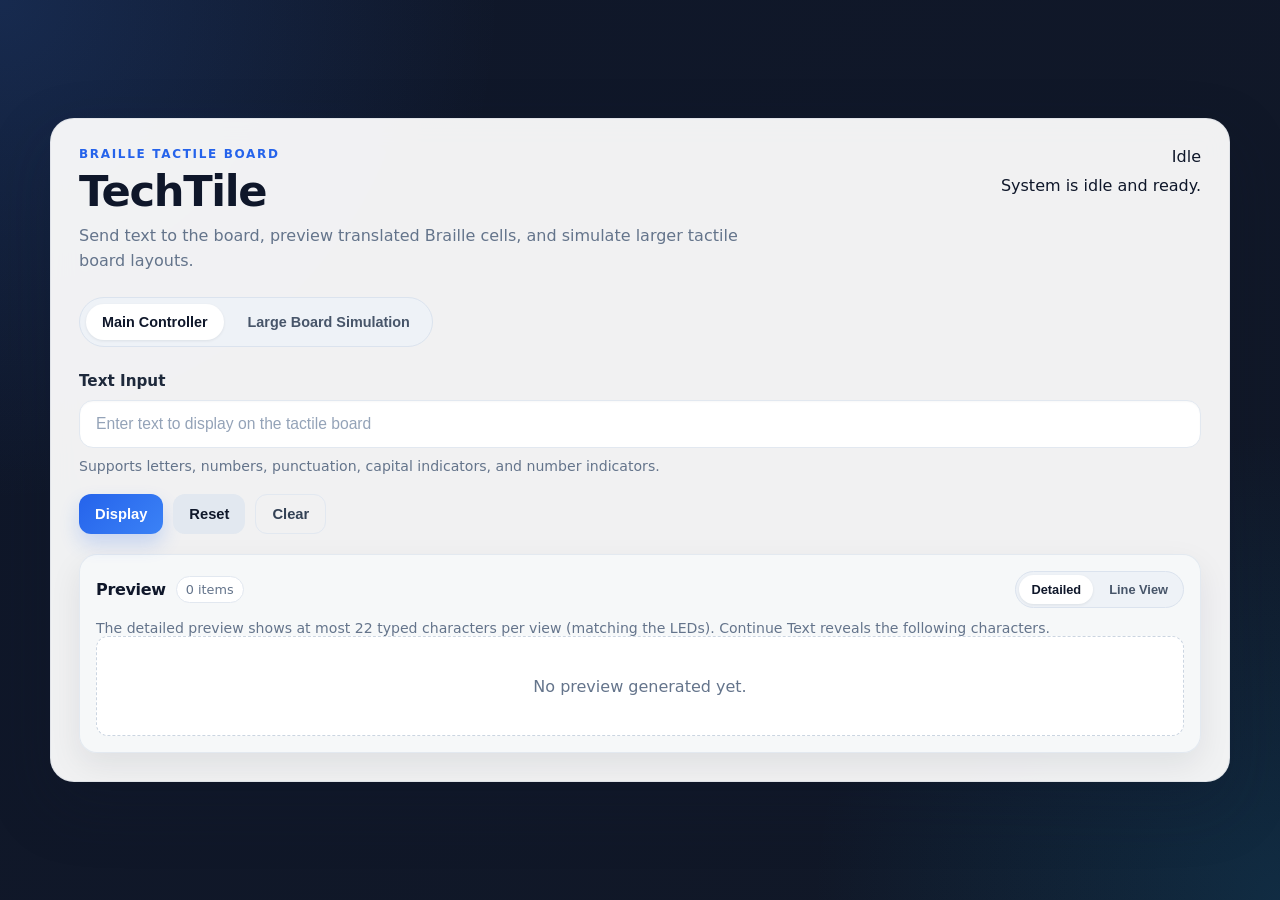
==== commit f4602655: "added configuration for led and image mapping functionality" ====
--- a/templates/index.html
+++ b/templates/index.html
@@ -86,25 +86,40 @@
                                 <span class="card-meta" id="previewCount">0 items</span>
                             </div>
 
-                            <div class="preview-toggle" role="tablist" aria-label="Preview mode">
+                            <div class="preview-header-actions">
                                 <button
                                     type="button"
-                                    class="toggle-btn active"
-                                    id="detailModeBtn"
-                                    onclick="setPreviewMode('detail')"
+                                    class="btn btn-secondary btn-compact"
+                                    id="mainContinueTextBtn"
+                                    onclick="showNextPanelTextPage()"
+                                    hidden
                                 >
-                                    Detailed
+                                    Continue Text
                                 </button>
-                                <button
-                                    type="button"
-                                    class="toggle-btn"
-                                    id="lineModeBtn"
-                                    onclick="setPreviewMode('line')"
-                                >
-                                    Line View
-                                </button>
+                                <div class="preview-toggle" role="tablist" aria-label="Preview mode">
+                                    <button
+                                        type="button"
+                                        class="toggle-btn active"
+                                        id="detailModeBtn"
+                                        onclick="setPreviewMode('detail')"
+                                    >
+                                        Detailed
+                                    </button>
+                                    <button
+                                        type="button"
+                                        class="toggle-btn"
+                                        id="lineModeBtn"
+                                        onclick="setPreviewMode('line')"
+                                    >
+                                        Line View
+                                    </button>
+                                </div>
                             </div>
                         </div>
+
+                        <p class="helper-text simulation-pagination-note" id="panelPaginationNote">
+                            The detailed preview and LEDs show at most the first 22 typed characters per view. Continue Text reveals the next 22 characters, and so on.
+                        </p>
 
                         <div id="preview" class="preview-empty">
                             No preview generated yet.
@@ -235,12 +250,11 @@
                                     <input
                                         id="simulationJpgInput"
                                         type="file"
-                                        accept=".jpg,.jpeg,image/jpeg"
-                                        disabled
+                                        accept="image/*"
                                     />
                                 </div>
                                 <p class="helper-text">
-                                    Image upload UI is included, and the board switches to rows × columns mode, but image rendering is still disabled for now.
+                                    Upload an image and render its 0/1 tactile mapping onto the large board preview.
                                 </p>
                             </section>
 
@@ -304,6 +318,8 @@
         const previewEl = document.getElementById("preview");
         const previewCountEl = document.getElementById("previewCount");
         const textInputEl = document.getElementById("textInput");
+        const mainContinueTextBtnEl = document.getElementById("mainContinueTextBtn");
+        const panelPaginationNoteEl = document.getElementById("panelPaginationNote");
         const detailModeBtn = document.getElementById("detailModeBtn");
         const lineModeBtn = document.getElementById("lineModeBtn");
 
@@ -342,6 +358,14 @@
         let previewMode = "detail";
         let activeAppTab = "main";
         let latestPatterns = [];
+
+        let panelDisplayText = "";
+        /** True only when input length is over 22 characters (paginated WS2812 mode). */
+        let panelPagingLongMessage = false;
+        let panelDisplayPage = 0;
+        let panelHasMore = false;
+        let panelTotalPages = 1;
+        const MAIN_WS2812_FULL_TEXT_MAX_CHARS = 22;
         let simulationInputMode = "text";
 
         const TEXT_MODE_DEFAULTS = {
@@ -350,8 +374,8 @@
         };
 
         const IMAGE_MODE_DEFAULTS = {
-            rows: 12,
-            cols: 18
+            rows: 6,
+            cols: 6
         };
 
         const IMAGE_SIZING = {
@@ -364,6 +388,15 @@
             gapCapReferenceCols: 20
         };
 
+        // BRAILLE_MAP uses dot order 1..6 (left column then right). CSS grid fills row-by-row.
+        const BRAILLE_DOT_ORDER_TO_GRID = [0, 3, 1, 4, 2, 5];
+        const BRAILLE_GRID_DOT_NUMBERS = [1, 4, 2, 5, 3, 6];
+
+        function patternBitsForGrid(pattern) {
+            const s = String(pattern || "000000").padEnd(6, "0").slice(0, 6);
+            return BRAILLE_DOT_ORDER_TO_GRID.map((i) => s[i]);
+        }
+
         const simulationState = {
             rows: TEXT_MODE_DEFAULTS.rows,
             cols: TEXT_MODE_DEFAULTS.cols,
@@ -371,7 +404,15 @@
             textOffset: 0,
             hasMoreText: false,
             activeTextSliceLength: 0,
-            currentPagePatterns: []
+            currentPagePatterns: [],
+            imageRows: [],
+            imageMeta: {
+                target_width: 0,
+                target_height: 0,
+                threshold: 0,
+                filename: "",
+                image_url: ""
+            }
         };
 
         function escapeHtml(value) {
@@ -438,14 +479,14 @@
 
         function renderBrailleCell(pattern, extraClass = "") {
             const safePattern = String(pattern || "000000").padEnd(6, "0").slice(0, 6);
-            const dots = safePattern.split("");
+            const bits = patternBitsForGrid(safePattern);
 
             return `
                 <div class="braille-cell ${extraClass}" aria-label="Braille pattern ${safePattern}">
-                    ${dots.map((bit, index) => `
+                    ${bits.map((bit, index) => `
                         <span
                             class="dot ${bit === "1" ? "raised" : ""}"
-                            data-dot="${index + 1}"
+                            data-dot="${BRAILLE_GRID_DOT_NUMBERS[index]}"
                             aria-hidden="true"
                         ></span>
                     `).join("")}
@@ -519,10 +560,60 @@
 
         function renderSimulationDetailPreview(patterns = []) {
             if (simulationInputMode !== "text") {
-                simulationDetailSectionEl.hidden = true;
-                simulationDetailPreviewEl.className = "preview-empty";
-                simulationDetailPreviewEl.innerHTML = "Detailed preview is only shown in text mode.";
-                simulationDetailCountEl.textContent = "0 items";
+                simulationDetailSectionEl.hidden = false;
+
+                const imageRows = simulationState.imageRows || [];
+                const meta = simulationState.imageMeta || {};
+
+                if (!imageRows.length) {
+                    simulationDetailPreviewEl.className = "preview-empty";
+                    simulationDetailPreviewEl.innerHTML = "No image mapping generated yet.";
+                    simulationDetailCountEl.textContent = "0 items";
+                    return;
+                }
+
+                const width = meta.target_width ?? "N/A";
+                const height = meta.target_height ?? "N/A";
+                const threshold = meta.threshold ?? "N/A";
+
+                const htmlRows = imageRows.map(row => {
+                    const safeRow = Array.isArray(row) ? row : [];
+                    return `
+                        <div style="display:flex; gap:6px; flex-wrap:nowrap;">
+                            ${safeRow.map(value => `
+                                <span
+                                    style="
+                                        width:22px;
+                                        height:22px;
+                                        display:inline-flex;
+                                        align-items:center;
+                                        justify-content:center;
+                                        border-radius:6px;
+                                        font-size:12px;
+                                        font-weight:600;
+                                        background:${value === 1 ? "#111" : "#e9ecef"};
+                                        color:${value === 1 ? "#fff" : "#333"};
+                                    "
+                                >${escapeHtml(value)}</span>
+                            `).join("")}
+                        </div>
+                    `;
+                }).join("");
+
+                simulationDetailPreviewEl.className = "preview-content";
+                simulationDetailPreviewEl.innerHTML = `
+                    <div style="display:flex; flex-direction:column; gap:16px;">
+                        <div style="display:flex; flex-wrap:wrap; gap:12px; font-size:14px;">
+                            <span><strong>Width:</strong> ${escapeHtml(width)}</span>
+                            <span><strong>Height:</strong> ${escapeHtml(height)}</span>
+                            <span><strong>Threshold:</strong> ${escapeHtml(threshold)}</span>
+                        </div>
+                        <div style="display:flex; flex-direction:column; gap:8px;">
+                            ${htmlRows}
+                        </div>
+                    </div>
+                `;
+                simulationDetailCountEl.textContent = `${imageRows.length} row${imageRows.length === 1 ? "" : "s"}`;
                 return;
             }
 
@@ -651,9 +742,9 @@
                 boardColsLabelEl.textContent = "Columns";
                 boardColsInputEl.placeholder = "Columns";
                 modeDescriptionEl.textContent =
-                    "Image mode uses board size as rows × columns. The dots resize to fit the preview box within the maximum supported preview size.";
+                    "Image mode uses board size as rows × columns. The uploaded image is converted into a 0/1 tactile matrix and rendered on the board.";
                 boardSizeHelperEl.textContent =
-                    "Rows × Columns defines a uniform dot matrix for image mode.";
+                    "Rows × Columns defines the preview matrix for image mode.";
                 updateImageLimitDisplay();
             }
 
@@ -668,7 +759,8 @@
                 simulationBoardSizeMetaEl.textContent = `${simulationState.rows} rows × ${simulationState.cols} chars`;
                 simulationPreviewCountEl.textContent = `${totalSlots} character slot${totalSlots === 1 ? "" : "s"}`;
             } else {
-                const totalDots = simulationState.rows * simulationState.cols;
+                const totalDots =
+                    simulationState.rows * simulationState.cols;
                 simulationBoardSizeMetaEl.textContent = `${simulationState.rows} rows × ${simulationState.cols} cols`;
                 simulationPreviewCountEl.textContent = `${totalDots} dot${totalDots === 1 ? "" : "s"}`;
             }
@@ -708,7 +800,7 @@
 
         function createBrailleCharCell(pattern) {
             const safePattern = String(pattern || "000000").padEnd(6, "0").slice(0, 6);
-            const dots = safePattern.split("");
+            const dots = patternBitsForGrid(safePattern);
 
             const charCell = document.createElement("div");
             charCell.className = "simulation-char-cell";
@@ -736,10 +828,6 @@
             const { availableWidth, availableHeight } = getImagePreviewMetrics();
             const { dotCap, gapCapX, gapCapY } = getMaxImageGapCaps(availableWidth, availableHeight);
 
-            /*
-            * Use one shared gap value so spacing is identical in X and Y.
-            * Also scale the board to fill the preview box as much as possible.
-            */
             let dotSize = Math.floor(Math.min(
                 cols > 0 ? availableWidth / cols : availableWidth,
                 rows > 0 ? availableHeight / rows : availableHeight
@@ -751,23 +839,18 @@
 
             dotSize = clamp(dotSize, IMAGE_SIZING.minDotSize, dotCap);
 
-            /*
-            * NEW: density-based dot scaling
-            * Smaller boards → slightly smaller dots (better visual balance)
-            */
             const density = rows * cols;
 
             let scaleFactor = 1;
 
-            /* tune these thresholds as needed */
             if (density < 400) {
-                scaleFactor = 0.7;   // small boards (e.g., 20x10)
+                scaleFactor = 0.7;
             } else if (density < 900) {
-                scaleFactor = 0.8;   // medium boards (e.g., 30x30)
+                scaleFactor = 0.8;
             } else if (density < 1600) {
-                scaleFactor = 0.92;   // slightly reduce
+                scaleFactor = 0.92;
             } else {
-                scaleFactor = 1;      // large boards (50x50+) stay unchanged
+                scaleFactor = 1;
             }
 
             dotSize = Math.floor(dotSize * scaleFactor);
@@ -797,10 +880,6 @@
                 sharedGap = 0;
             }
 
-            /*
-            * After clamping the shared gap, recompute the biggest dot size that
-            * still fits both width and height.
-            */
             const fitDotWidth = Math.floor(
                 (availableWidth - sharedGap * Math.max(0, cols - 1)) / cols
             );
@@ -814,16 +893,13 @@
                 dotCap
             );
 
-            /*
-            * Center the board while keeping equal spacing horizontally and vertically.
-            */
             simulationBoardEl.style.setProperty("--simulation-image-dot-size", `${dotSize}px`);
             simulationBoardEl.style.setProperty("--simulation-image-gap-x", `${sharedGap}px`);
             simulationBoardEl.style.setProperty("--simulation-image-gap-y", `${sharedGap}px`);
             simulationBoardEl.style.gridTemplateColumns = `repeat(${cols}, ${dotSize}px)`;
             simulationBoardEl.style.gridTemplateRows = `repeat(${rows}, ${dotSize}px)`;
         }
-        
+
         function buildTextSimulationBoard() {
             clearSimulationBoard();
 
@@ -831,11 +907,7 @@
             simulationBoardShellEl.classList.add("text-fit");
 
             simulationBoardEl.className = "simulation-board simulation-board-text";
-
-            /* hard reset all inline styles from image mode */
             simulationBoardEl.removeAttribute("style");
-
-            /* explicitly restore text-mode layout */
             simulationBoardEl.style.width = "max-content";
             simulationBoardEl.style.height = "auto";
             simulationBoardEl.style.gridTemplateColumns =
@@ -875,28 +947,33 @@
             simulationBoardShellEl.classList.add("image-fit");
 
             simulationBoardEl.className = "simulation-board simulation-board-image";
-
-            /* hard reset all inline styles from text mode */
             simulationBoardEl.removeAttribute("style");
-
-            /* explicitly restore image-mode layout */
             simulationBoardEl.style.width = "100%";
             simulationBoardEl.style.height = "100%";
 
-            const totalDots = simulationState.rows * simulationState.cols;
+            const rowsData = simulationState.imageRows || [];
+            const rowCount = simulationState.rows;
+            const colCount = simulationState.cols;
             const fragment = document.createDocumentFragment();
 
+            for (let r = 0; r < rowCount; r += 1) {
+                const currentRow = Array.isArray(rowsData[r]) ? rowsData[r] : [];
+
+                for (let c = 0; c < colCount; c += 1) {
+                    const value = currentRow[c] === 1 ? 1 : 0;
+                    const dotEl = document.createElement("span");
+                    dotEl.className = "simulation-dot";
+                    if (value === 1) {
+                        dotEl.classList.add("active");
+                    }
+                    dotEl.setAttribute("aria-hidden", "true");
+                    fragment.appendChild(dotEl);
+                }
+            }
+
+            simulationBoardEl.appendChild(fragment);
+
             simulationState.currentPagePatterns = [];
-
-            for (let index = 0; index < totalDots; index += 1) {
-                const dotEl = document.createElement("span");
-                dotEl.className = "simulation-dot";
-                dotEl.setAttribute("aria-hidden", "true");
-                fragment.appendChild(dotEl);
-            }
-
-            simulationBoardEl.appendChild(fragment);
-
             updateSimulationBoardMeta();
             updateSimulationPaginationUI();
             renderSimulationDetailPreview([]);
@@ -906,7 +983,6 @@
                 updateImageBoardSizing();
             });
         }
-
 
         function buildSimulationBoard() {
             if (simulationInputMode === "text") {
@@ -965,6 +1041,22 @@
             simulationState.rows = requestedRows;
             simulationState.cols = requestedCols;
 
+            const currentImageRows = Array.isArray(simulationState.imageRows) ? simulationState.imageRows : [];
+            const resizedRows = [];
+
+            for (let r = 0; r < requestedRows; r += 1) {
+                const sourceRow = Array.isArray(currentImageRows[r]) ? currentImageRows[r] : [];
+                const newRow = [];
+
+                for (let c = 0; c < requestedCols; c += 1) {
+                    newRow.push(sourceRow[c] === 1 ? 1 : 0);
+                }
+
+                resizedRows.push(newRow);
+            }
+
+            simulationState.imageRows = resizedRows;
+
             buildSimulationBoard();
 
             if (inputRows > maxRows || inputCols > maxCols) {
@@ -983,6 +1075,18 @@
             simulationState.hasMoreText = false;
             simulationState.activeTextSliceLength = 0;
             simulationState.currentPagePatterns = [];
+            simulationState.imageRows = [];
+            simulationState.imageMeta = {
+                target_width: 0,
+                target_height: 0,
+                threshold: 0,
+                filename: "",
+                image_url: ""
+            };
+
+            if (simulationJpgInputEl) {
+                simulationJpgInputEl.value = "";
+            }
 
             if (simulationInputMode === "text") {
                 buildTextSimulationBoard();
@@ -990,6 +1094,7 @@
                 buildImageSimulationBoard();
             }
 
+            simulationDisplayMetaEl.textContent = "Ready";
             setStatus("Simulation content cleared.", "success");
         }
 
@@ -1008,35 +1113,160 @@
             simulationState.hasMoreText = false;
             simulationState.activeTextSliceLength = 0;
             simulationState.currentPagePatterns = [];
+            simulationState.imageRows = [];
+            simulationState.imageMeta = {
+                target_width: 0,
+                target_height: 0,
+                threshold: 0,
+                filename: "",
+                image_url: ""
+            };
 
             boardRowsInputEl.value = simulationState.rows;
             boardColsInputEl.value = simulationState.cols;
             simulationTextInputEl.value = "";
+            simulationJpgInputEl.value = "";
 
             buildSimulationBoard();
+            simulationDisplayMetaEl.textContent = "Ready";
             setStatus("Simulation board reset to default.", "success");
         }
 
-        async function fetchBraillePatterns(text) {
+        function updatePanelPaginationUI() {
+            if (!panelDisplayText.trim()) {
+                mainContinueTextBtnEl.hidden = true;
+                panelPaginationNoteEl.textContent =
+                    "The detailed preview shows at most 22 typed characters per view (matching the LEDs). Continue Text reveals the following characters.";
+                return;
+            }
+            if (!panelPagingLongMessage) {
+                mainContinueTextBtnEl.hidden = true;
+                panelPaginationNoteEl.textContent =
+                    `Showing all ${panelDisplayText.length} character${panelDisplayText.length === 1 ? "" : "s"} (limit ${MAIN_WS2812_FULL_TEXT_MAX_CHARS}).`;
+                return;
+            }
+            if (panelHasMore) {
+                mainContinueTextBtnEl.hidden = false;
+                panelPaginationNoteEl.textContent =
+                    `View ${panelDisplayPage + 1} of ${panelTotalPages}: up to ${MAIN_WS2812_FULL_TEXT_MAX_CHARS} typed characters of your input. Continue Text loads the next block.`;
+                return;
+            }
+            mainContinueTextBtnEl.hidden = true;
+            panelPaginationNoteEl.textContent =
+                `Final view (${panelDisplayPage + 1} of ${panelTotalPages}).`;
+        }
+
+        async function fetchBraillePatterns(text, options = {}) {
+            const page = Number.isInteger(options.page) ? options.page : 0;
+            const paginate = options.paginate !== false;
             const response = await fetch("/display", {
                 method: "POST",
                 headers: { "Content-Type": "application/json" },
-                body: JSON.stringify({ text })
+                body: JSON.stringify({ text, page, paginate })
             });
 
+            const data = await response.json().catch(() => ({}));
+
             if (!response.ok) {
-                throw new Error(`Display request failed with status ${response.status}`);
-            }
+                const msg =
+                    (data && data.message) ||
+                    `Display request failed (HTTP ${response.status})`;
+                throw new Error(msg);
+            }
+            if (data.status === "error" && data.message) {
+                throw new Error(data.message);
+            }
+            return {
+                patterns: Array.isArray(data.patterns) ? data.patterns : [],
+                page: Number.isInteger(data.page) ? data.page : page,
+                total_pages: Number.isInteger(data.total_pages) ? data.total_pages : 1,
+                has_more: Boolean(data.has_more),
+            };
+        }
+
+        async function uploadImageForSimulation(file) {
+            const formData = new FormData();
+            formData.append("image", file);
+
+            const response = await fetch("/upload_image", {
+                method: "POST",
+                body: formData
+            });
 
             const data = await response.json();
-            return Array.isArray(data.patterns) ? data.patterns : [];
+
+            if (!response.ok || data.status !== "ok") {
+                throw new Error(data.message || `Image upload failed with status ${response.status}`);
+            }
+
+            return data;
         }
 
         async function renderSimulationInput() {
             if (simulationInputMode === "jpg") {
-                buildImageSimulationBoard();
-                simulationDisplayMetaEl.textContent = "Image Mode Placeholder";
-                setStatus("Image mode board layout is ready, but image rendering is not implemented yet.", "warning");
+                const file = simulationJpgInputEl.files && simulationJpgInputEl.files[0];
+
+                if (!file) {
+                    simulationState.imageRows = [];
+                    simulationState.imageMeta = {
+                        target_width: 0,
+                        target_height: 0,
+                        threshold: 0,
+                        filename: "",
+                        image_url: ""
+                    };
+                    buildImageSimulationBoard();
+                    simulationDisplayMetaEl.textContent = "Ready";
+                    setStatus("Please select an image to render onto the simulation board.", "warning");
+                    return;
+                }
+
+                try {
+                    setStatus("Uploading image and converting it for the simulation board...", "loading");
+
+                    const data = await uploadImageForSimulation(file);
+                    const rawRows = Array.isArray(data.rows) ? data.rows : [];
+
+                    const targetHeight = Number.isInteger(data.target_height)
+                        ? data.target_height
+                        : rawRows.length;
+
+                    const targetWidth = Number.isInteger(data.target_width)
+                        ? data.target_width
+                        : (rawRows[0] ? rawRows[0].length : 0);
+
+                    simulationState.rows =
+                        targetHeight > 0 ? targetHeight : simulationState.rows;
+                    simulationState.cols =
+                        targetWidth > 0 ? targetWidth : simulationState.cols;
+
+                    boardRowsInputEl.value = simulationState.rows;
+                    boardColsInputEl.value = simulationState.cols;
+
+                    simulationState.imageRows = rawRows.map(row => {
+                        const safeRow = Array.isArray(row) ? row : [];
+                        return safeRow.map(value => value === 1 ? 1 : 0);
+                    });
+
+                    simulationState.imageMeta = {
+                        target_width: data.target_width,
+                        target_height: data.target_height,
+                        threshold: data.threshold,
+                        filename: data.filename || file.name,
+                        image_url: data.image_url || ""
+                    };
+
+                    simulationDisplayMetaEl.textContent = "Image Rendered";
+
+                    updateSimulationControlsForMode();
+                    buildImageSimulationBoard();
+                    setStatus("Image converted and rendered successfully.", "success");
+                } catch (error) {
+                    console.error(error);
+                    simulationDisplayMetaEl.textContent = "Error";
+                    setStatus("Failed to render the uploaded image.", "error");
+                }
+
                 return;
             }
 
@@ -1057,7 +1287,7 @@
             try {
                 setStatus("Rendering text on the large simulation board...", "loading");
 
-                const patterns = await fetchBraillePatterns(text);
+                const { patterns } = await fetchBraillePatterns(text, { paginate: false });
                 simulationState.textPatterns = patterns;
                 simulationState.textOffset = 0;
                 simulationDisplayMetaEl.textContent = "Text Rendered";
@@ -1111,21 +1341,76 @@
             const text = textInputEl.value.trim();
 
             if (!text) {
+                panelDisplayText = "";
+                panelPagingLongMessage = false;
+                panelDisplayPage = 0;
+                panelHasMore = false;
+                panelTotalPages = 1;
                 setStatus("Please enter text before displaying.", "warning");
                 renderPreview([]);
+                updatePanelPaginationUI();
                 return;
             }
 
             try {
                 setStatus("Sending text to board...", "loading");
 
-                const patterns = await fetchBraillePatterns(text);
+                const usePagination =
+                    text.length > MAIN_WS2812_FULL_TEXT_MAX_CHARS;
+                panelPagingLongMessage = usePagination;
+
+                const { patterns, page, total_pages, has_more } = await fetchBraillePatterns(
+                    text,
+                    { page: 0, paginate: usePagination }
+                );
+                panelDisplayText = text;
+                panelDisplayPage = page;
+                panelTotalPages = total_pages;
+                panelHasMore = has_more;
 
                 renderPreview(patterns);
+                updatePanelPaginationUI();
                 setStatus("Text displayed successfully.", "success");
             } catch (error) {
                 console.error(error);
-                setStatus("Failed to display text on the board.", "error");
+                setStatus(
+                    (error && error.message) || "Failed to display text on the board.",
+                    "error"
+                );
+            }
+        }
+
+        async function showNextPanelTextPage() {
+            if (
+                !panelPagingLongMessage ||
+                !panelDisplayText.trim() ||
+                !panelHasMore
+            ) {
+                updatePanelPaginationUI();
+                return;
+            }
+
+            try {
+                const nextPage = panelDisplayPage + 1;
+                setStatus("Showing next LED page...", "loading");
+                const {
+                    patterns,
+                    page,
+                    total_pages,
+                    has_more,
+                } = await fetchBraillePatterns(panelDisplayText, { page: nextPage, paginate: true });
+                panelDisplayPage = page;
+                panelTotalPages = total_pages;
+                panelHasMore = has_more;
+                renderPreview(patterns);
+                updatePanelPaginationUI();
+                setStatus("Displayed next text page on panel.", "success");
+            } catch (error) {
+                console.error(error);
+                setStatus(
+                    (error && error.message) || "Failed to display next text page.",
+                    "error"
+                );
             }
         }
 
@@ -1142,7 +1427,13 @@
                 }
 
                 textInputEl.value = "";
+                panelDisplayText = "";
+                panelPagingLongMessage = false;
+                panelDisplayPage = 0;
+                panelHasMore = false;
+                panelTotalPages = 1;
                 renderPreview([]);
+                updatePanelPaginationUI();
                 setStatus("Board reset successfully.", "success");
             } catch (error) {
                 console.error(error);
@@ -1163,7 +1454,13 @@
                 }
 
                 textInputEl.value = "";
+                panelDisplayText = "";
+                panelPagingLongMessage = false;
+                panelDisplayPage = 0;
+                panelHasMore = false;
+                panelTotalPages = 1;
                 renderPreview([]);
+                updatePanelPaginationUI();
                 setStatus("Board cleared successfully.", "success");
             } catch (error) {
                 console.error(error);
@@ -1171,6 +1468,22 @@
             }
         }
 
+        simulationJpgInputEl.addEventListener("change", function () {
+            if (simulationInputMode !== "jpg") {
+                return;
+            }
+
+            const file = simulationJpgInputEl.files && simulationJpgInputEl.files[0];
+
+            if (!file) {
+                simulationDisplayMetaEl.textContent = "Ready";
+                return;
+            }
+
+            simulationDisplayMetaEl.textContent = `Selected: ${file.name}`;
+            setStatus("Image selected. Click Render on Board to convert it.", "idle");
+        });
+
         const simulationResizeObserver = new ResizeObserver(() => {
             if (simulationInputMode === "jpg") {
                 updateImageLimitDisplay();
@@ -1189,6 +1502,7 @@
 
         updateSimulationControlsForMode();
         buildSimulationBoard();
+        updatePanelPaginationUI();
     </script>
 </body>
 </html>
--- a/static/style.css
+++ b/static/style.css
@@ -533,11 +533,19 @@
 }
 
 .braille-cell-line {
+<<<<<<< HEAD
     grid-template-columns: repeat(2, 10px);
     grid-template-rows: repeat(3, 10px);
     gap: 5px;
     padding: 7px;
     border-radius: 10px;
+=======
+    grid-template-columns: repeat(2, 12px);
+    grid-template-rows: repeat(3, 12px);
+    gap: 6px;
+    padding: 8px;
+    border-radius: 11px;
+>>>>>>> 16927c1 (added configuration for led and image mapping functionality)
     background: #ffffff;
 }
 
@@ -550,8 +558,13 @@
 }
 
 .braille-cell-line .dot {
+<<<<<<< HEAD
     width: 10px;
     height: 10px;
+=======
+    width: 12px;
+    height: 12px;
+>>>>>>> 16927c1 (added configuration for led and image mapping functionality)
 }
 
 .dot.raised {
@@ -559,19 +572,44 @@
     box-shadow: 0 2px 5px rgba(37, 99, 235, 0.2);
 }
 
+<<<<<<< HEAD
 .braille-line-preview {
     display: flex;
     flex-wrap: wrap;
     align-items: flex-start;
     gap: 10px;
+=======
+/* Main preview: Line View. Exactly 11 Braille cells per row (matches LED logical width). */
+.braille-line-preview {
+    display: grid;
+    grid-template-columns: repeat(11, minmax(0, auto));
+    align-items: start;
+    column-gap: 2px;
+    row-gap: 6px;
+>>>>>>> 16927c1 (added configuration for led and image mapping functionality)
     padding: 10px 2px 6px;
 }
 
 .braille-line-item {
+<<<<<<< HEAD
     flex: 0 0 auto;
     display: flex;
     align-items: center;
     justify-content: center;
+=======
+    display: flex;
+    align-items: center;
+    justify-content: center;
+    min-width: 0;
+}
+
+.preview-header-actions {
+    display: inline-flex;
+    align-items: center;
+    flex-wrap: wrap;
+    gap: 10px;
+    justify-content: flex-end;
+>>>>>>> 16927c1 (added configuration for led and image mapping functionality)
 }
 
 .simulation-layout {
@@ -899,6 +937,7 @@
     }
 
     .braille-line-preview {
+<<<<<<< HEAD
         gap: 8px;
     }
 
@@ -912,6 +951,22 @@
     .braille-cell-line .dot {
         width: 9px;
         height: 9px;
+=======
+        column-gap: 2px;
+        row-gap: 5px;
+    }
+
+    .braille-cell-line {
+        grid-template-columns: repeat(2, 11px);
+        grid-template-rows: repeat(3, 11px);
+        gap: 5px;
+        padding: 7px;
+    }
+
+    .braille-cell-line .dot {
+        width: 11px;
+        height: 11px;
+>>>>>>> 16927c1 (added configuration for led and image mapping functionality)
     }
 
     .simulation-board-shell.image-fit {
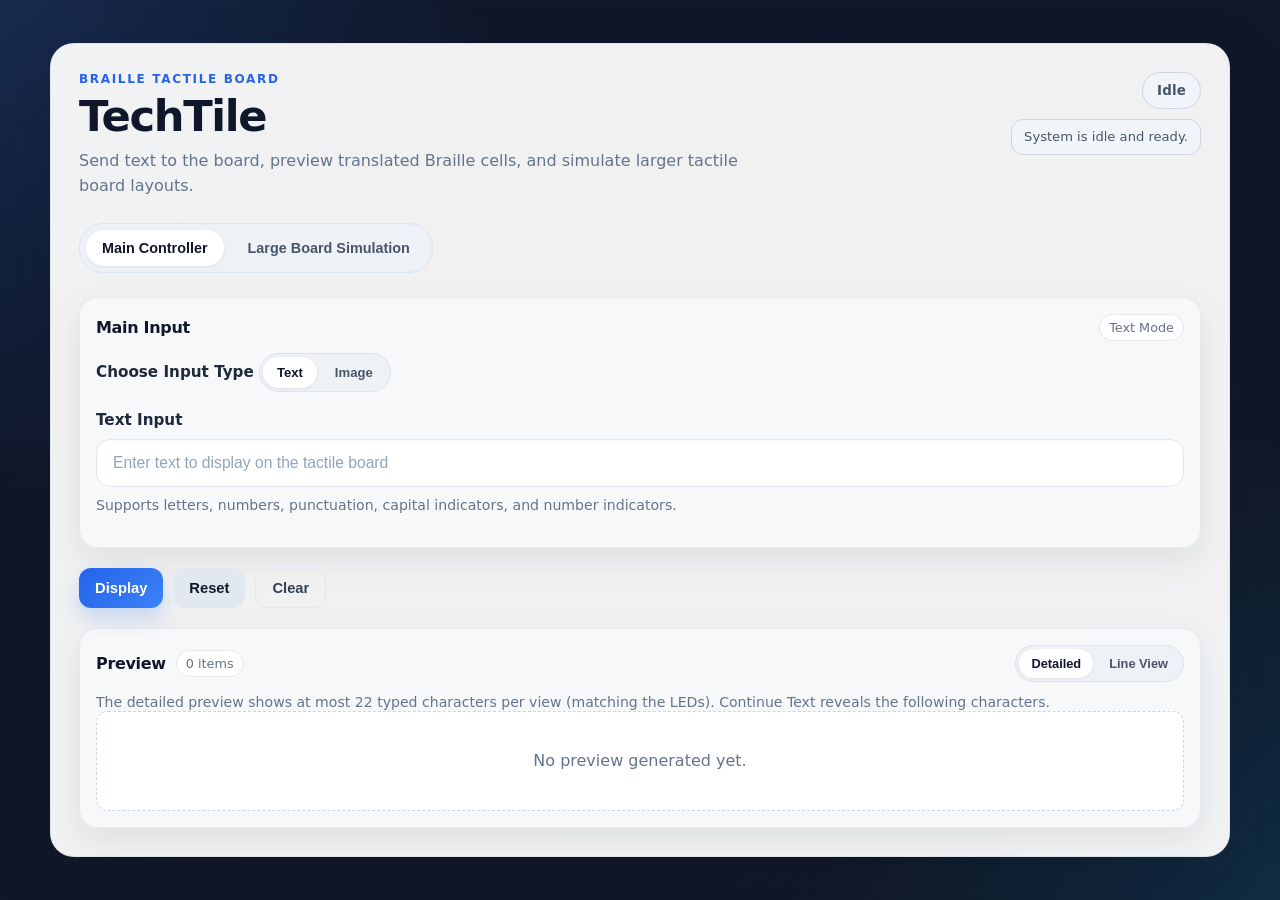
==== commit aa4a837b: "edits" ====
--- a/templates/index.html
+++ b/templates/index.html
@@ -57,23 +57,65 @@
                 role="tabpanel"
                 aria-labelledby="mainTabBtn"
             >
-                <section class="control-group">
-                    <label for="textInput" class="input-label">Text Input</label>
-                    <div class="input-row">
-                        <input
-                            id="textInput"
-                            type="text"
-                            placeholder="Enter text to display on the tactile board"
-                            maxlength="120"
-                        />
+                <div class="card">
+                    <div class="card-header">
+                        <h2>Main Input</h2>
+                        <span class="card-meta" id="mainInputModeMeta">Text Mode</span>
                     </div>
-                    <p class="helper-text">
-                        Supports letters, numbers, punctuation, capital indicators, and number indicators.
-                    </p>
-                </section>
+                    <section class="control-group">
+                        <label class="input-label">Choose Input Type</label>
+                        <div class="segmented-control" role="tablist" aria-label="Main input type">
+                            <button
+                                type="button"
+                                class="segment-btn active"
+                                id="mainTextModeBtn"
+                                onclick="setMainInputMode('text')"
+                            >
+                                Text
+                            </button>
+                            <button
+                                type="button"
+                                class="segment-btn"
+                                id="mainImageModeBtn"
+                                onclick="setMainInputMode('image')"
+                            >
+                                Image
+                            </button>
+                        </div>
+                    </section>
+
+                    <section id="mainTextInputSection" class="control-group">
+                        <label for="textInput" class="input-label">Text Input</label>
+                        <div class="input-row">
+                            <input
+                                id="textInput"
+                                type="text"
+                                placeholder="Enter text to display on the tactile board"
+                                maxlength="120"
+                            />
+                        </div>
+                        <p class="helper-text">
+                            Supports letters, numbers, punctuation, capital indicators, and number indicators.
+                        </p>
+                    </section>
+
+                    <section id="mainImageInputSection" class="control-group" hidden>
+                        <label for="mainImageInput" class="input-label">Image Upload</label>
+                        <div class="input-row">
+                            <input
+                                id="mainImageInput"
+                                type="file"
+                                accept="image/*"
+                            />
+                        </div>
+                        <p class="helper-text">
+                            Upload an image to render directly onto the 16x16 LED panel.
+                        </p>
+                    </section>
+                </div>
 
                 <section class="action-group">
-                    <button class="btn btn-primary" onclick="sendText()">Display</button>
+                    <button class="btn btn-primary" onclick="renderMainInput()">Display</button>
                     <button class="btn btn-secondary" onclick="resetBoard()">Reset</button>
                     <button class="btn btn-ghost" onclick="clearBoard()">Clear</button>
                 </section>
@@ -96,7 +138,7 @@
                                 >
                                     Continue Text
                                 </button>
-                                <div class="preview-toggle" role="tablist" aria-label="Preview mode">
+                                <div class="preview-toggle" id="mainPreviewToggle" role="tablist" aria-label="Preview mode">
                                     <button
                                         type="button"
                                         class="toggle-btn active"
@@ -318,6 +360,13 @@
         const previewEl = document.getElementById("preview");
         const previewCountEl = document.getElementById("previewCount");
         const textInputEl = document.getElementById("textInput");
+        const mainImageInputEl = document.getElementById("mainImageInput");
+        const mainTextModeBtnEl = document.getElementById("mainTextModeBtn");
+        const mainImageModeBtnEl = document.getElementById("mainImageModeBtn");
+        const mainInputModeMetaEl = document.getElementById("mainInputModeMeta");
+        const mainTextInputSectionEl = document.getElementById("mainTextInputSection");
+        const mainImageInputSectionEl = document.getElementById("mainImageInputSection");
+        const mainPreviewToggleEl = document.getElementById("mainPreviewToggle");
         const mainContinueTextBtnEl = document.getElementById("mainContinueTextBtn");
         const panelPaginationNoteEl = document.getElementById("panelPaginationNote");
         const detailModeBtn = document.getElementById("detailModeBtn");
@@ -366,6 +415,9 @@
         let panelHasMore = false;
         let panelTotalPages = 1;
         const MAIN_WS2812_FULL_TEXT_MAX_CHARS = 22;
+        let mainInputMode = "text";
+        let mainImagePreviewRows = [];
+        let mainImagePreviewMeta = {};
         let simulationInputMode = "text";
 
         const TEXT_MODE_DEFAULTS = {
@@ -374,8 +426,8 @@
         };
 
         const IMAGE_MODE_DEFAULTS = {
-            rows: 6,
-            cols: 6
+            rows: 16,
+            cols: 16
         };
 
         const IMAGE_SIZING = {
@@ -474,7 +526,31 @@
             detailModeBtn.classList.toggle("active", mode === "detail");
             lineModeBtn.classList.toggle("active", mode === "line");
 
-            renderPreview(latestPatterns);
+            if (mainInputMode === "image") {
+                renderMainImagePreview(mainImagePreviewRows, mainImagePreviewMeta);
+            } else {
+                renderPreview(latestPatterns);
+            }
+        }
+
+        function setMainInputMode(mode) {
+            const isText = mode === "text";
+            mainInputMode = isText ? "text" : "image";
+
+            mainTextModeBtnEl.classList.toggle("active", isText);
+            mainImageModeBtnEl.classList.toggle("active", !isText);
+            mainInputModeMetaEl.textContent = isText ? "Text Mode" : "Image Mode";
+
+            mainTextInputSectionEl.hidden = !isText;
+            mainImageInputSectionEl.hidden = isText;
+            mainPreviewToggleEl.hidden = false;
+
+            panelDisplayText = "";
+            panelPagingLongMessage = false;
+            panelDisplayPage = 0;
+            panelHasMore = false;
+            panelTotalPages = 1;
+            updatePanelPaginationUI();
         }
 
         function renderBrailleCell(pattern, extraClass = "") {
@@ -558,6 +634,90 @@
             }
         }
 
+        function renderMainImagePreview(rows = [], meta = {}) {
+            const safeRows = Array.isArray(rows) ? rows : [];
+            if (!safeRows.length) {
+                previewEl.className = "preview-empty";
+                previewEl.innerHTML = "No preview generated yet.";
+                previewCountEl.textContent = "0 items";
+                return;
+            }
+
+            const sourceWidth = Number.isInteger(meta.target_width) ? meta.target_width : (safeRows[0] ? safeRows[0].length : 0);
+            const sourceHeight = Number.isInteger(meta.target_height) ? meta.target_height : safeRows.length;
+            const threshold = Number.isInteger(meta.threshold) ? meta.threshold : "N/A";
+            const panelWidth = 16;
+            const panelHeight = 16;
+
+            const panelRows = [];
+            for (let y = 0; y < panelHeight; y += 1) {
+                const sourceRow = Array.isArray(safeRows[y]) ? safeRows[y] : [];
+                const panelRow = [];
+                for (let x = 0; x < panelWidth; x += 1) {
+                    panelRow.push(sourceRow[x] === 1 ? 1 : 0);
+                }
+                panelRows.push(panelRow);
+            }
+
+            const htmlRows = panelRows.map((row) => `
+                <div style="display:flex; gap:6px; flex-wrap:nowrap;">
+                    ${row.map((value) => `
+                        <span
+                            style="
+                                width:20px;
+                                height:20px;
+                                display:inline-flex;
+                                align-items:center;
+                                justify-content:center;
+                                border-radius:6px;
+                                font-size:11px;
+                                font-weight:600;
+                                background:${value === 1 ? "#111" : "#e9ecef"};
+                                color:${value === 1 ? "#fff" : "#333"};
+                            "
+                        >${escapeHtml(value)}</span>
+                    `).join("")}
+                </div>
+            `).join("");
+
+            const lineViewDots = panelRows
+                .flatMap((row) => row)
+                .map((value) => `
+                    <span class="simulation-dot ${value === 1 ? "active" : ""}" aria-hidden="true"></span>
+                `)
+                .join("");
+
+            previewEl.className = "preview-content";
+            previewEl.innerHTML = `
+                <div style="display:flex; flex-direction:column; gap:16px;">
+                    <div style="display:flex; flex-wrap:wrap; gap:12px; font-size:14px;">
+                        <span><strong>Source:</strong> ${escapeHtml(sourceWidth)} x ${escapeHtml(sourceHeight)}</span>
+                        <span><strong>Panel Preview:</strong> 16 x 16</span>
+                        <span><strong>Threshold:</strong> ${escapeHtml(threshold)}</span>
+                    </div>
+                    ${
+                        previewMode === "line"
+                            ? `
+                                <div class="simulation-board simulation-board-image" style="
+                                    width:max-content;
+                                    height:auto;
+                                    grid-template-columns: repeat(16, var(--simulation-image-dot-size));
+                                    grid-template-rows: repeat(16, var(--simulation-image-dot-size));
+                                ">
+                                    ${lineViewDots}
+                                </div>
+                            `
+                            : `
+                                <div style="display:flex; flex-direction:column; gap:8px;">
+                                    ${htmlRows}
+                                </div>
+                            `
+                    }
+                </div>
+            `;
+            previewCountEl.textContent = "256 LEDs";
+        }
+
         function renderSimulationDetailPreview(patterns = []) {
             if (simulationInputMode !== "text") {
                 simulationDetailSectionEl.hidden = false;
@@ -575,12 +735,23 @@
                 const width = meta.target_width ?? "N/A";
                 const height = meta.target_height ?? "N/A";
                 const threshold = meta.threshold ?? "N/A";
-
-                const htmlRows = imageRows.map(row => {
-                    const safeRow = Array.isArray(row) ? row : [];
+                const boardRows = Math.max(1, simulationState.rows);
+                const boardCols = Math.max(1, simulationState.cols);
+
+                const boardMatrix = [];
+                for (let r = 0; r < boardRows; r += 1) {
+                    const sourceRow = Array.isArray(imageRows[r]) ? imageRows[r] : [];
+                    const row = [];
+                    for (let c = 0; c < boardCols; c += 1) {
+                        row.push(sourceRow[c] === 1 ? 1 : 0);
+                    }
+                    boardMatrix.push(row);
+                }
+
+                const htmlRows = boardMatrix.map(row => {
                     return `
                         <div style="display:flex; gap:6px; flex-wrap:nowrap;">
-                            ${safeRow.map(value => `
+                            ${row.map(value => `
                                 <span
                                     style="
                                         width:22px;
@@ -604,8 +775,8 @@
                 simulationDetailPreviewEl.innerHTML = `
                     <div style="display:flex; flex-direction:column; gap:16px;">
                         <div style="display:flex; flex-wrap:wrap; gap:12px; font-size:14px;">
-                            <span><strong>Width:</strong> ${escapeHtml(width)}</span>
-                            <span><strong>Height:</strong> ${escapeHtml(height)}</span>
+                            <span><strong>Source:</strong> ${escapeHtml(width)} x ${escapeHtml(height)}</span>
+                            <span><strong>Board:</strong> ${escapeHtml(boardCols)} x ${escapeHtml(boardRows)}</span>
                             <span><strong>Threshold:</strong> ${escapeHtml(threshold)}</span>
                         </div>
                         <div style="display:flex; flex-direction:column; gap:8px;">
@@ -613,7 +784,7 @@
                         </div>
                     </div>
                 `;
-                simulationDetailCountEl.textContent = `${imageRows.length} row${imageRows.length === 1 ? "" : "s"}`;
+                simulationDetailCountEl.textContent = `${boardRows} row${boardRows === 1 ? "" : "s"}`;
                 return;
             }
 
@@ -1133,6 +1304,12 @@
         }
 
         function updatePanelPaginationUI() {
+            if (mainInputMode !== "text") {
+                mainContinueTextBtnEl.hidden = true;
+                panelPaginationNoteEl.textContent =
+                    "Image mode uses the uploaded pixel matrix directly.";
+                return;
+            }
             if (!panelDisplayText.trim()) {
                 mainContinueTextBtnEl.hidden = true;
                 panelPaginationNoteEl.textContent =
@@ -1184,22 +1361,72 @@
             };
         }
 
-        async function uploadImageForSimulation(file) {
+        async function uploadImage(file, options = {}) {
             const formData = new FormData();
             formData.append("image", file);
-
-            const response = await fetch("/upload_image", {
+            if (options.sendToLed === false) {
+                formData.append("send_to_led", "0");
+            }
+            const endpoint = options.endpoint || "/upload_image";
+
+            const response = await fetch(endpoint, {
                 method: "POST",
                 body: formData
             });
 
-            const data = await response.json();
+            const bodyText = await response.text();
+            let data = null;
+            try {
+                data = JSON.parse(bodyText);
+            } catch (_err) {
+                if (!response.ok) {
+                    throw new Error(
+                        `Image upload failed (HTTP ${response.status}) at ${endpoint}. ` +
+                        "The server returned non-JSON output. Restart the Flask app and try again."
+                    );
+                }
+                throw new Error(
+                    `Image upload response from ${endpoint} was not valid JSON. Restart the Flask app and try again.`
+                );
+            }
 
             if (!response.ok || data.status !== "ok") {
                 throw new Error(data.message || `Image upload failed with status ${response.status}`);
             }
 
             return data;
+        }
+
+        async function renderMainInput() {
+            if (mainInputMode === "image") {
+                const file = mainImageInputEl.files && mainImageInputEl.files[0];
+                if (!file) {
+                    setStatus("Please select an image before displaying.", "warning");
+                    return;
+                }
+                try {
+                    setStatus("Uploading image and rendering it on the LED panel...", "loading");
+                    const data = await uploadImage(file, { sendToLed: true });
+                    mainImagePreviewRows = Array.isArray(data.rows) ? data.rows : [];
+                    mainImagePreviewMeta = data || {};
+                    renderMainImagePreview(data.rows, data);
+                    panelDisplayText = "";
+                    panelPagingLongMessage = false;
+                    panelDisplayPage = 0;
+                    panelHasMore = false;
+                    panelTotalPages = 1;
+                    updatePanelPaginationUI();
+                    setStatus("Image displayed successfully.", "success");
+                } catch (error) {
+                    console.error(error);
+                    setStatus(
+                        (error && error.message) || "Failed to render the uploaded image.",
+                        "error"
+                    );
+                }
+                return;
+            }
+            await sendText();
         }
 
         async function renderSimulationInput() {
@@ -1224,7 +1451,10 @@
                 try {
                     setStatus("Uploading image and converting it for the simulation board...", "loading");
 
-                    const data = await uploadImageForSimulation(file);
+                    const data = await uploadImage(file, {
+                        sendToLed: false,
+                        endpoint: "/upload_image_simulation"
+                    });
                     const rawRows = Array.isArray(data.rows) ? data.rows : [];
 
                     const targetHeight = Number.isInteger(data.target_height)
@@ -1235,13 +1465,14 @@
                         ? data.target_width
                         : (rawRows[0] ? rawRows[0].length : 0);
 
-                    simulationState.rows =
-                        targetHeight > 0 ? targetHeight : simulationState.rows;
-                    simulationState.cols =
-                        targetWidth > 0 ? targetWidth : simulationState.cols;
-
-                    boardRowsInputEl.value = simulationState.rows;
-                    boardColsInputEl.value = simulationState.cols;
+                    if (targetHeight > simulationState.rows || targetWidth > simulationState.cols) {
+                        simulationDisplayMetaEl.textContent = "Image Too Large";
+                        setStatus(
+                            `Image is ${targetHeight} x ${targetWidth}, but board is ${simulationState.rows} x ${simulationState.cols}. Increase board size or upload a smaller image.`,
+                            "warning"
+                        );
+                        return;
+                    }
 
                     simulationState.imageRows = rawRows.map(row => {
                         const safeRow = Array.isArray(row) ? row : [];
@@ -1260,11 +1491,15 @@
 
                     updateSimulationControlsForMode();
                     buildImageSimulationBoard();
-                    setStatus("Image converted and rendered successfully.", "success");
+                    setStatus("Image simulated on the large board preview.", "success");
                 } catch (error) {
                     console.error(error);
                     simulationDisplayMetaEl.textContent = "Error";
-                    setStatus("Failed to render the uploaded image.", "error");
+                    const message =
+                        (error && error.message)
+                            ? `Failed to render the uploaded image: ${error.message}`
+                            : "Failed to render the uploaded image.";
+                    setStatus(message, "error");
                 }
 
                 return;
@@ -1427,6 +1662,9 @@
                 }
 
                 textInputEl.value = "";
+                if (mainImageInputEl) {
+                    mainImageInputEl.value = "";
+                }
                 panelDisplayText = "";
                 panelPagingLongMessage = false;
                 panelDisplayPage = 0;
@@ -1454,6 +1692,9 @@
                 }
 
                 textInputEl.value = "";
+                if (mainImageInputEl) {
+                    mainImageInputEl.value = "";
+                }
                 panelDisplayText = "";
                 panelPagingLongMessage = false;
                 panelDisplayPage = 0;
@@ -1484,6 +1725,17 @@
             setStatus("Image selected. Click Render on Board to convert it.", "idle");
         });
 
+        mainImageInputEl.addEventListener("change", function () {
+            if (mainInputMode !== "image") {
+                return;
+            }
+            const file = mainImageInputEl.files && mainImageInputEl.files[0];
+            if (!file) {
+                return;
+            }
+            setStatus("Image selected. Click Display to render it on the LED panel.", "idle");
+        });
+
         const simulationResizeObserver = new ResizeObserver(() => {
             if (simulationInputMode === "jpg") {
                 updateImageLimitDisplay();
@@ -1500,6 +1752,7 @@
             }
         });
 
+        setMainInputMode("text");
         updateSimulationControlsForMode();
         buildSimulationBoard();
         updatePanelPaginationUI();
--- a/static/style.css
+++ b/static/style.css
@@ -533,19 +533,11 @@
 }
 
 .braille-cell-line {
-<<<<<<< HEAD
-    grid-template-columns: repeat(2, 10px);
-    grid-template-rows: repeat(3, 10px);
-    gap: 5px;
-    padding: 7px;
-    border-radius: 10px;
-=======
     grid-template-columns: repeat(2, 12px);
     grid-template-rows: repeat(3, 12px);
     gap: 6px;
     padding: 8px;
     border-radius: 11px;
->>>>>>> 16927c1 (added configuration for led and image mapping functionality)
     background: #ffffff;
 }
 
@@ -558,13 +550,8 @@
 }
 
 .braille-cell-line .dot {
-<<<<<<< HEAD
-    width: 10px;
-    height: 10px;
-=======
     width: 12px;
     height: 12px;
->>>>>>> 16927c1 (added configuration for led and image mapping functionality)
 }
 
 .dot.raised {
@@ -572,13 +559,6 @@
     box-shadow: 0 2px 5px rgba(37, 99, 235, 0.2);
 }
 
-<<<<<<< HEAD
-.braille-line-preview {
-    display: flex;
-    flex-wrap: wrap;
-    align-items: flex-start;
-    gap: 10px;
-=======
 /* Main preview: Line View. Exactly 11 Braille cells per row (matches LED logical width). */
 .braille-line-preview {
     display: grid;
@@ -586,17 +566,10 @@
     align-items: start;
     column-gap: 2px;
     row-gap: 6px;
->>>>>>> 16927c1 (added configuration for led and image mapping functionality)
     padding: 10px 2px 6px;
 }
 
 .braille-line-item {
-<<<<<<< HEAD
-    flex: 0 0 auto;
-    display: flex;
-    align-items: center;
-    justify-content: center;
-=======
     display: flex;
     align-items: center;
     justify-content: center;
@@ -609,7 +582,6 @@
     flex-wrap: wrap;
     gap: 10px;
     justify-content: flex-end;
->>>>>>> 16927c1 (added configuration for led and image mapping functionality)
 }
 
 .simulation-layout {
@@ -937,21 +909,6 @@
     }
 
     .braille-line-preview {
-<<<<<<< HEAD
-        gap: 8px;
-    }
-
-    .braille-cell-line {
-        grid-template-columns: repeat(2, 9px);
-        grid-template-rows: repeat(3, 9px);
-        gap: 4px;
-        padding: 6px;
-    }
-
-    .braille-cell-line .dot {
-        width: 9px;
-        height: 9px;
-=======
         column-gap: 2px;
         row-gap: 5px;
     }
@@ -966,7 +923,6 @@
     .braille-cell-line .dot {
         width: 11px;
         height: 11px;
->>>>>>> 16927c1 (added configuration for led and image mapping functionality)
     }
 
     .simulation-board-shell.image-fit {
